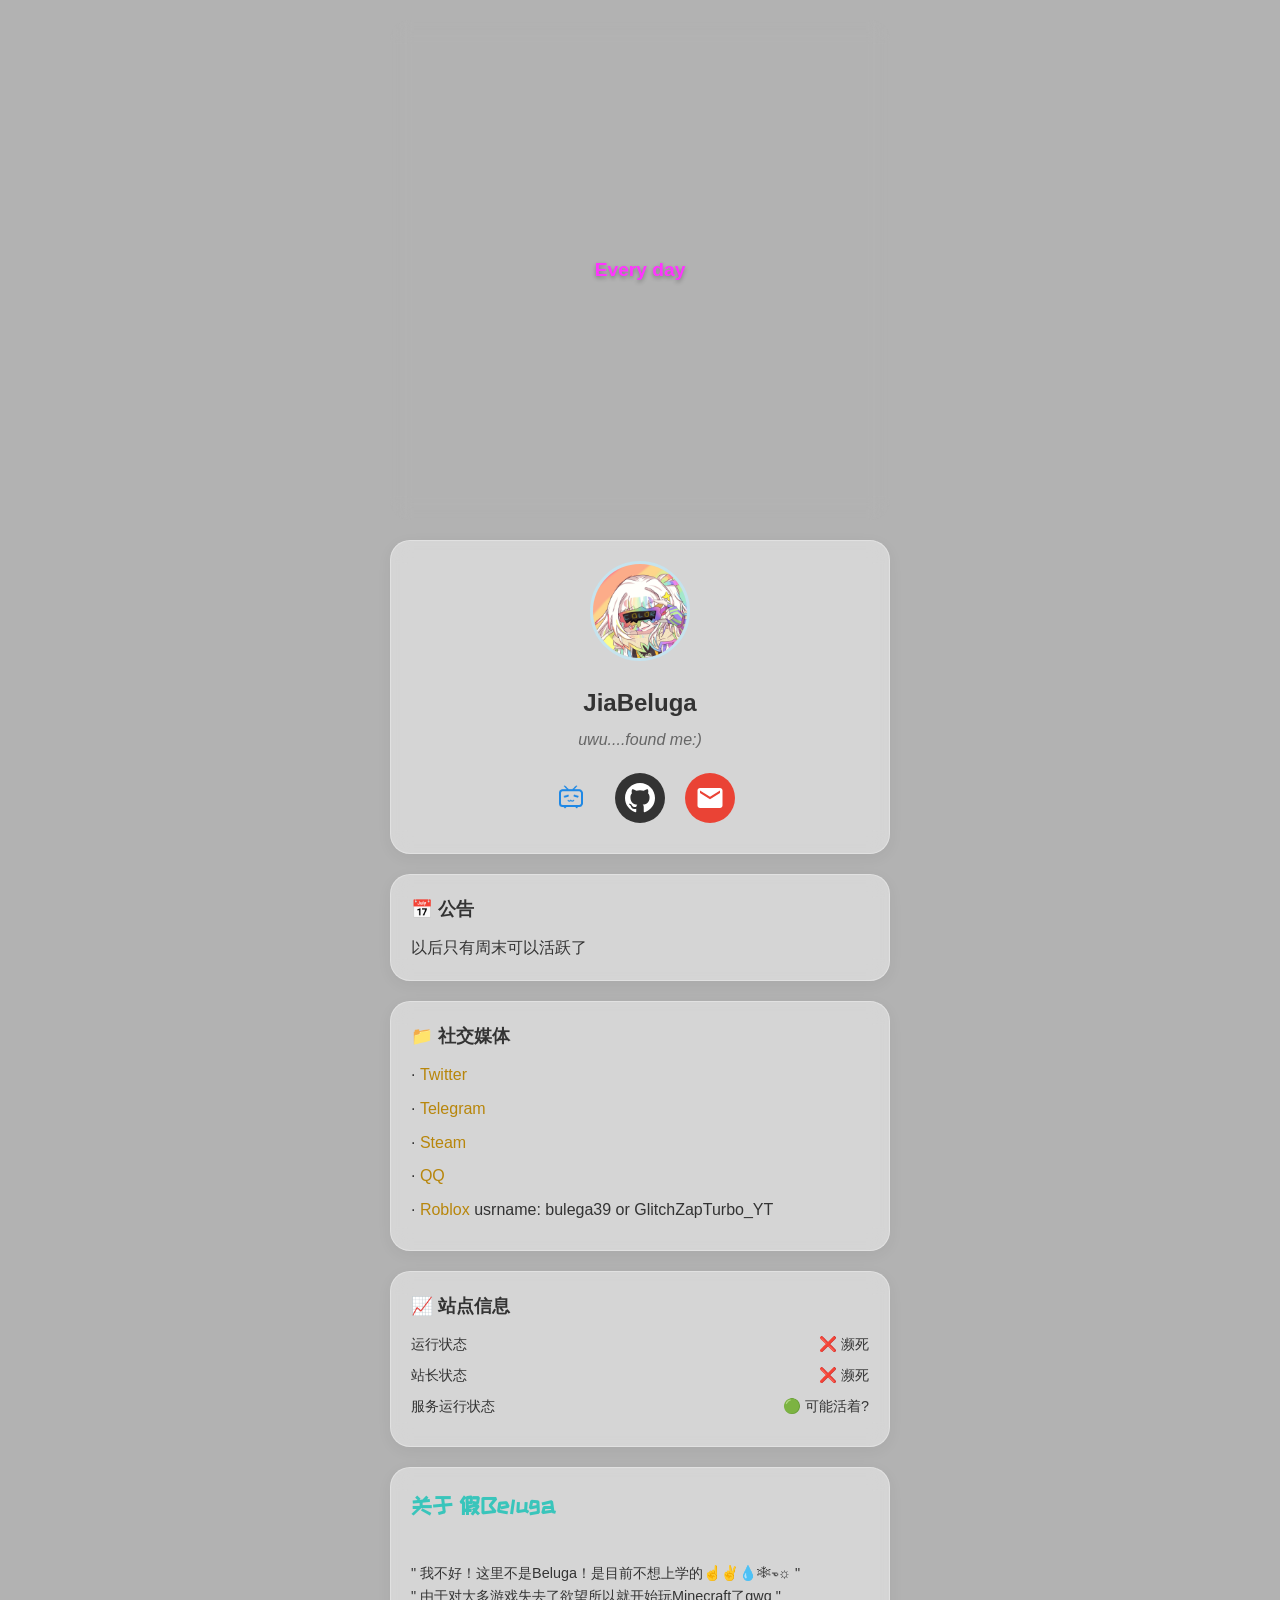
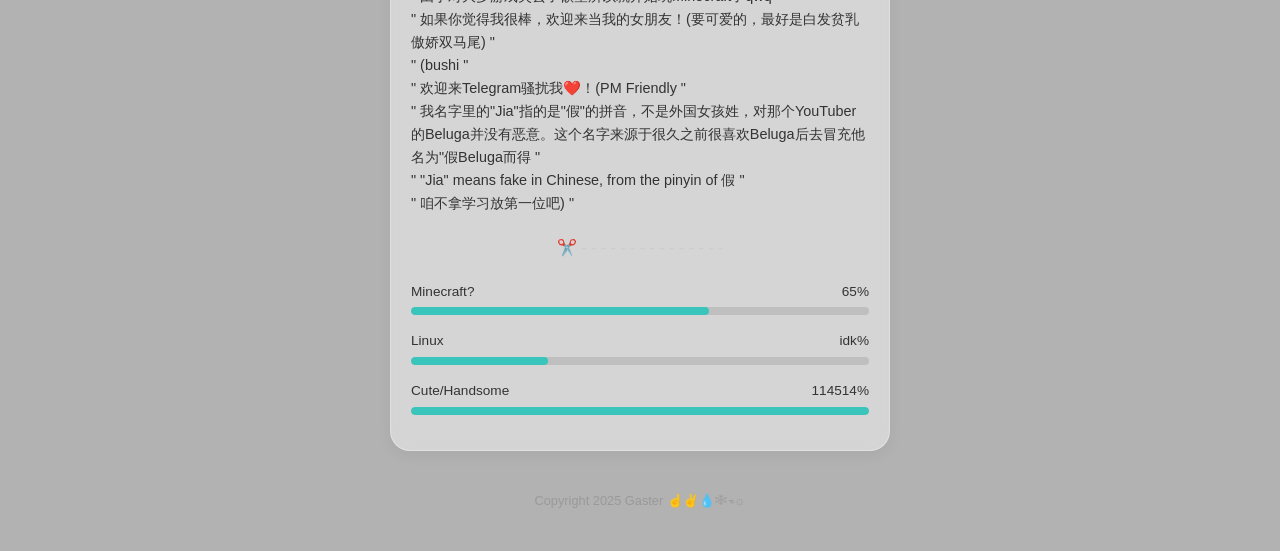
==== index.html @ ef2b7c39 "Update about section with new content" ====
<!DOCTYPE html>
<html lang="zh-CN">
<head>
    <meta charset="UTF-8">
    <meta name="viewport" content="width=device-width, initial-scale=1.0">
    <title>JiaBeluga's /etc/.profile</title>
    <style>
        @import url('https://fonts.googleapis.com/css2?family=ZCOOL+KuaiLe&display=swap');

        @font-face {
            font-family: 'CustomFont';
            src: url('./Assets/a.ttf') format('truetype');
        }

        :root {
            --primary-color: #C5E3EE;
            --miku-color: #39c5bb;
            --text-color: #333;
            --bg-color: #fff;
            --card-bg: rgba(255, 255, 255, 0.45);
            --card-shadow: 0 4px 15px rgba(0, 0, 0, 0.05);
            --card-border: 1px solid rgba(255, 255, 255, 0.3);
            --radius: 20px;
        }

        * {
            margin: 0;
            padding: 0;
            box-sizing: border-box;
        }

        body {
            font-family: 'CustomFont', -apple-system, BlinkMacSystemFont, 'Segoe UI', Roboto, 'Helvetica Neue', Arial, sans-serif;
            background: linear-gradient(rgba(0, 0, 0, 0.3), rgba(0, 0, 0, 0.3)), url('./Assets/wallpaper.jpg') center/cover fixed;
            color: var(--text-color);
            line-height: 1.6;
            padding: 20px;
            display: flex;
            flex-direction: column;
            align-items: center;
            min-height: 100vh;
        }

        .handwritten {
            font-family: 'ZCOOL KuaiLe', cursive;
        }

        .container {
            width: 100%;
            max-width: 500px;
            display: flex;
            flex-direction: column;
            gap: 20px;
        }

        .card {
            background: var(--card-bg);
            border-radius: var(--radius);
            border: var(--card-border);
            box-shadow: var(--card-shadow);
            padding: 20px;
            width: 100%;
            transition: transform 0.2s;
            backdrop-filter: blur(10px);
        }

        /* 顶部视频卡片 - 无外框 */
        .video-card {
            padding: 0;
            overflow: hidden;
            aspect-ratio: 1 / 1;
            position: relative;
            display: flex;
            align-items: center;
            justify-content: center;
            background: none;
            border: none;
            box-shadow: none;
            border-radius: var(--radius);
        }

        .video-card video {
            width: 100%;
            height: 100%;
            object-fit: cover;
            border-radius: var(--radius);
        }

        .typewriter-container {
            position: absolute;
            z-index: 2;
            text-align: center;
            width: 90%;
            pointer-events: none;
        }

        #typewriter {
            color: #FF34FF;
            font-weight: bold;
            font-size: 1.2rem;
            text-shadow: 0 2px 4px rgba(0,0,0,0.3);
            min-height: 1.5em;
        }

        /* 个人信息卡片 */
        .profile-card {
            text-align: center;
        }

        .avatar {
            width: 100px;
            height: 100px;
            border-radius: 50%;
            margin: 0 auto 15px;
            border: 3px solid var(--primary-color);
            object-fit: cover;
        }

        .name {
            font-size: 1.5rem;
            font-weight: bold;
            margin-bottom: 5px;
        }

        .signature {
            font-style: italic;
            color: #666;
            margin-bottom: 20px;
        }

        /* 圆形图标按钮组 */
        .btn-group {
            display: flex;
            justify-content: center;
            gap: 20px;
            margin-bottom: 10px;
        }

        .icon-btn {
            width: 50px;
            height: 50px;
            border-radius: 50%;
            display: flex;
            align-items: center;
            justify-content: center;
            text-decoration: none;
            color: white;
            font-size: 24px;
            transition: all 0.3s;
            cursor: pointer;
            border: none;
            background-size: contain;
            background-repeat: no-repeat;
            background-position: center;
        }

        .icon-btn:hover {
            transform: scale(1.1);
        }

        .bilibili-btn {
            background-color: #FF6699;
        }

        .github-btn {
            background-color: #333;
        }

        .email-btn {
            background-color: #EA4335;
        }

        /* 公告、社交、站点信息 */
        .section-title {
            display: flex;
            align-items: center;
            gap: 8px;
            font-weight: bold;
            margin-bottom: 12px;
            font-size: 1.1rem;
        }

        .social-list {
            list-style: none;
        }

        .social-list li {
            margin-bottom: 8px;
        }

        .social-list a {
            text-decoration: none;
            color: #b8860b;
            font-weight: 500;
        }

        .status-item {
            display: flex;
            justify-content: space-between;
            margin-bottom: 8px;
            font-size: 0.9rem;
        }

        /* 关于 & 技能 */
        .miku-title {
            color: var(--miku-color);
            font-size: 1.4rem;
            margin-bottom: 15px;
        }

        .about-text {
            font-size: 0.9rem;
            margin-bottom: 20px;
            white-space: pre-line;
        }

        .divider {
            display: flex;
            align-items: center;
            justify-content: center;
            margin: 20px 0;
            color: #ccc;
        }

        .skill-item {
            margin-bottom: 15px;
        }

        .skill-label {
            display: flex;
            justify-content: space-between;
            margin-bottom: 5px;
            font-size: 0.85rem;
        }

        .progress-bar {
            height: 8px;
            background: rgba(0, 0, 0, 0.1);
            border-radius: 4px;
            overflow: hidden;
        }

        .progress-fill {
            height: 100%;
            background: var(--miku-color);
            border-radius: 4px;
        }

        /* 页脚 */
        .footer {
            text-align: center;
            font-size: 0.8rem;
            color: #999;
            padding: 20px 0;
        }

        /* 弹窗样式 */
        .modal-overlay {
            position: fixed;
            top: 0;
            left: 0;
            right: 0;
            bottom: 0;
            background: rgba(0,0,0,0.5);
            display: none;
            align-items: center;
            justify-content: center;
            z-index: 1000;
            backdrop-filter: blur(5px);
        }

        .modal {
            background: rgba(255, 255, 255, 0.95);
            padding: 30px;
            border-radius: var(--radius);
            width: 90%;
            max-width: 400px;
            text-align: center;
            transform: scale(0.7);
            transition: transform 0.3s cubic-bezier(0.34, 1.56, 0.64, 1);
            backdrop-filter: blur(10px);
        }

        .modal.active {
            transform: scale(1);
        }

        .modal h3 {
            margin-bottom: 15px;
        }

        .email-item {
            background: #f0f7f9;
            padding: 10px;
            border-radius: 8px;
            margin-bottom: 10px;
            font-family: monospace;
            word-break: break-all;
        }

        .modal-btn {
            margin-top: 20px;
            width: 100%;
            padding: 12px;
            background: var(--primary-color);
            border: none;
            border-radius: 10px;
            cursor: pointer;
            font-weight: bold;
        }

        /* 彩屑效果 */
        .confetti {
            position: fixed;
            width: 8px;
            height: 8px;
            pointer-events: none;
            z-index: 9999;
        }

        @media (max-width: 480px) {
            .container {
                gap: 15px;
            }
            .card {
                padding: 15px;
            }
            .btn-group {
                gap: 15px;
            }
            .icon-btn {
                width: 45px;
                height: 45px;
                font-size: 20px;
            }
        }
    </style>
</head>
<body>
    <!-- 背景音乐 -->
    <audio id="bgMusic" loop style="display: none;">
        <source src="./Assets/test.mp3" type="audio/mpeg">
    </audio>

    <div class="container">
        <!-- 顶部视频 -->
        <div class="card video-card">
            <video src="./Assets/welcome.mp4" autoplay loop muted playsinline></video>
            <div class="typewriter-container">
                <div id="typewriter"></div>
            </div>
        </div>

        <!-- 个人资料 -->
        <div class="card profile-card">
            <img src="./Assets/head_portrait.jpg" alt="Avatar" class="avatar">
            <div class="name">JiaBeluga</div>
            <div class="signature">uwu....found me:)</div>
            <div class="btn-group">
                <a href="https://b23.tv/vmMJNKW" class="icon-btn bilibili-btn external-link" target="_blank" title="Bilibili" style="background-image: url('./Assets/Bilibili.png'); background-size: 65%; background-color: transparent;">
                </a>
                <a href="https://github.com/jiabeluga" class="icon-btn github-btn external-link" target="_blank" title="GitHub">
                    <svg viewBox="0 0 24 24" fill="currentColor" style="width: 30px; height: 30px;">
                        <path d="M12 0c-6.626 0-12 5.373-12 12 0 5.302 3.438 9.8 8.207 11.387.599.111.793-.261.793-.577v-2.234c-3.338.726-4.033-1.416-4.033-1.416-.546-1.387-1.333-1.756-1.333-1.756-1.089-.745.083-.729.083-.729 1.205.084 1.839 1.237 1.839 1.237 1.07 1.834 2.807 1.304 3.492.997.107-.775.418-1.305.762-1.604-2.665-.305-5.467-1.334-5.467-5.931 0-1.311.469-2.381 1.236-3.221-.124-.303-.535-1.524.117-3.176 0 0 1.008-.322 3.301 1.23.957-.266 1.983-.399 3.003-.404 1.02.005 2.047.138 3.006.404 2.291-1.552 3.297-1.23 3.297-1.23.653 1.653.242 2.874.118 3.176.77.84 1.235 1.911 1.235 3.221 0 4.609-2.807 5.624-5.479 5.921.43.372.823 1.102.823 2.222v 3.293c0 .319.192.694.801.576 4.765-1.589 8.199-6.086 8.199-11.386 0-6.627-5.373-12-12-12z"/>
                    </svg>
                </a>
                <button class="icon-btn email-btn" onclick="showEmail()" title="联系邮箱">
                    <svg viewBox="0 0 24 24" fill="currentColor" style="width: 30px; height: 30px;">
                        <path d="M20 4H4c-1.1 0-1.99.9-1.99 2L2 18c0 1.1.9 2 2 2h16c1.1 0 2-.9 2-2V6c0-1.1-.9-2-2-2zm0 4l-8 5-8-5V6l8 5 8-5v2z"/>
                    </svg>
                </button>
            </div>
        </div>

        <!-- 公告 -->
        <div class="card">
            <div class="section-title">📅 公告</div>
            <p>以后只有周末可以活跃了</p>
        </div>

        <!-- 社交媒体 -->
        <div class="card">
            <div class="section-title">📁 社交媒体</div>
            <ul class="social-list">
                <li>· <a href="https://x.com/JiaBelugaNya?s=09" class="external-link" target="_blank">Twitter</a></li>
                <li>· <a href="https://t.me/AllAUAndInksans" class="external-link" target="_blank">Telegram</a></li>
                <li>· <a href="https://steamcommunity.com/id/JiaBeluga/" class="external-link" target="_blank">Steam</a></li>
                <li>· <a href="https://qm.qq.com/q/Fdk7oAwASs" class="external-link" target="_blank">QQ</a></li>
                <li>· <span style="color: #b8860b; font-weight: 500;">Roblox</span> usrname: bulega39 or GlitchZapTurbo_YT</li>
            </ul>
        </div>

        <!-- 站点信息 -->
        <div class="card">
            <div class="section-title">📈 站点信息</div>
            <div class="status-item">
                <span>运行状态</span>
                <span>❌ 濒死</span>
            </div>
            <div class="status-item">
                <span>站长状态</span>
                <span>❌ 濒死</span>
            </div>
            <div class="status-item">
                <span>服务运行状态</span>
                <span>🟢 可能活着?</span>
            </div>
        </div>

        <!-- 关于 & 技能 -->
        <div class="card">
            <h2 class="miku-title handwritten">关于 假Beluga</h2>
            <div class="about-text">
                " 我不好！这里不是Beluga！是目前不想上学的☝✌💧❄☜☼ "
                " 由于对大多游戏失去了欲望所以就开始玩Minecraft了qwq "
                " 如果你觉得我很棒，欢迎来当我的女朋友！(要可爱的，最好是白发贫乳傲娇双马尾) "
                " (bushi "
                " 欢迎来Telegram骚扰我❤️！(PM Friendly "
                " 我名字里的"Jia"指的是"假"的拼音，不是外国女孩姓，对那个YouTuber的Beluga并没有恶意。这个名字来源于很久之前很喜欢Beluga后去冒充他名为"假Beluga而得 "
                " "Jia" means fake in Chinese, from the pinyin of 假 "
                " 咱不拿学习放第一位吧) "
            </div>
            
            <div class="divider">✂️ - - - - - - - - - - - - - - -</div>

            <div class="skill-item">
                <div class="skill-label"><span>Minecraft?</span><span>65%</span></div>
                <div class="progress-bar"><div class="progress-fill" style="width: 65%"></div></div>
            </div>
            <div class="skill-item">
                <div class="skill-label"><span>Linux</span><span>idk%</span></div>
                <div class="progress-bar"><div class="progress-fill" style="width: 30%"></div></div>
            </div>
            <div class="skill-item">
                <div class="skill-label"><span>Cute/Handsome</span><span>114514%</span></div>
                <div class="progress-bar"><div class="progress-fill" style="width: 100%"></div></div>
            </div>
        </div>

        <div class="footer">
            Copyright 2025 Gaster ☝✌💧❄☜☼
        </div>
    </div>

    <!-- 邮箱弹窗 -->
    <div class="modal-overlay" id="emailModal" onclick="hideEmail()">
        <div class="modal" onclick="event.stopPropagation()">
            <h3 class="handwritten">联系我</h3>
            <div class="email-item">jiabeluga@outlook.com</div>
            <div class="email-item">belugajia6@gmail.com</div>
            <button class="modal-btn" onclick="hideEmail()">确认</button>
        </div>
    </div>

    <script>
        // 初始化背景音乐
        const bgMusic = document.getElementById('bgMusic');
        bgMusic.volume = 0.3; // 30% 音量
        
        // 尝试自动播放背景音乐
        bgMusic.play().catch(() => {
            // 如果自动播放失败，等待用户交互后再播放
            document.addEventListener('click', () => {
                if (bgMusic.paused) {
                    bgMusic.play();
                }
            }, { once: true });
        });

        // 打字机效果
        const phrases = ['Every day is a new day', '每一天都是新的一天'];
        let phraseIndex = 0;
        let charIndex = 0;
        let isDeleting = false;
        const typewriterElement = document.getElementById('typewriter');

        function type() {
            const currentPhrase = phrases[phraseIndex];
            if (isDeleting) {
                typewriterElement.textContent = currentPhrase.substring(0, charIndex - 1);
                charIndex--;
            } else {
                typewriterElement.textContent = currentPhrase.substring(0, charIndex + 1);
                charIndex++;
            }

            let typeSpeed = isDeleting ? 50 : 150;

            if (!isDeleting && charIndex === currentPhrase.length) {
                isDeleting = true;
                typeSpeed = 2000;
            } else if (isDeleting && charIndex === 0) {
                isDeleting = false;
                phraseIndex = (phraseIndex + 1) % phrases.length;
                typeSpeed = 500;
            }

            setTimeout(type, typeSpeed);
        }

        // 标题切换
        const originalTitle = 'JiaBeluga\'s /etc/.profile';
        const leaveTitle = '╭(°A°)╮ 你要去哪里？';
        const returnTitle = '(ฅ>ω<*ฅ) 诶嘿嘿，你回来啦！';
        let hasLeft = false;

        document.querySelectorAll('.external-link').forEach(link => {
            link.addEventListener('click', () => {
                document.title = leaveTitle;
                hasLeft = true;
            });
        });

        window.addEventListener('focus', () => {
            if (hasLeft) {
                document.title = returnTitle;
                setTimeout(() => {
                    document.title = originalTitle;
                    hasLeft = false;
                }, 3000);
            }
        });

        // 弹窗控制
        function showEmail() {
            const overlay = document.getElementById('emailModal');
            const modal = overlay.querySelector('.modal');
            overlay.style.display = 'flex';
            setTimeout(() => modal.classList.add('active'), 10);
        }

        function hideEmail() {
            const overlay = document.getElementById('emailModal');
            const modal = overlay.querySelector('.modal');
            modal.classList.remove('active');
            setTimeout(() => overlay.style.display = 'none', 300);
        }

        // 彩屑效果
        document.addEventListener('click', (e) => {
            if (e.target.closest('.icon-btn') || e.target.closest('.modal')) return;
            
            const colors = ['#FF34FF', '#39c5bb', '#C5E3EE', '#FFD700', '#FF4500'];
            for (let i = 0; i < 12; i++) {
                createConfetti(e.clientX, e.clientY, colors[Math.floor(Math.random() * colors.length)]);
            }
        });

        function createConfetti(x, y, color) {
            const confetti = document.createElement('div');
            confetti.className = 'confetti';
            confetti.style.backgroundColor = color;
            confetti.style.left = x + 'px';
            confetti.style.top = y + 'px';
            document.body.appendChild(confetti);

            const angle = Math.random() * Math.PI * 2;
            const velocity = 2 + Math.random() * 5;
            const vx = Math.cos(angle) * velocity;
            const vy = Math.sin(angle) * velocity;
            let posX = x;
            let posY = y;
            let opacity = 1;

            function update() {
                posX += vx;
                posY += vy;
                opacity -= 0.02;
                confetti.style.left = posX + 'px';
                confetti.style.top = posY + 'px';
                confetti.style.opacity = opacity;

                if (opacity > 0) {
                    requestAnimationFrame(update);
                } else {
                    confetti.remove();
                }
            }
            requestAnimationFrame(update);
        }

        window.onload = type;
    </script>
</body>
</html>
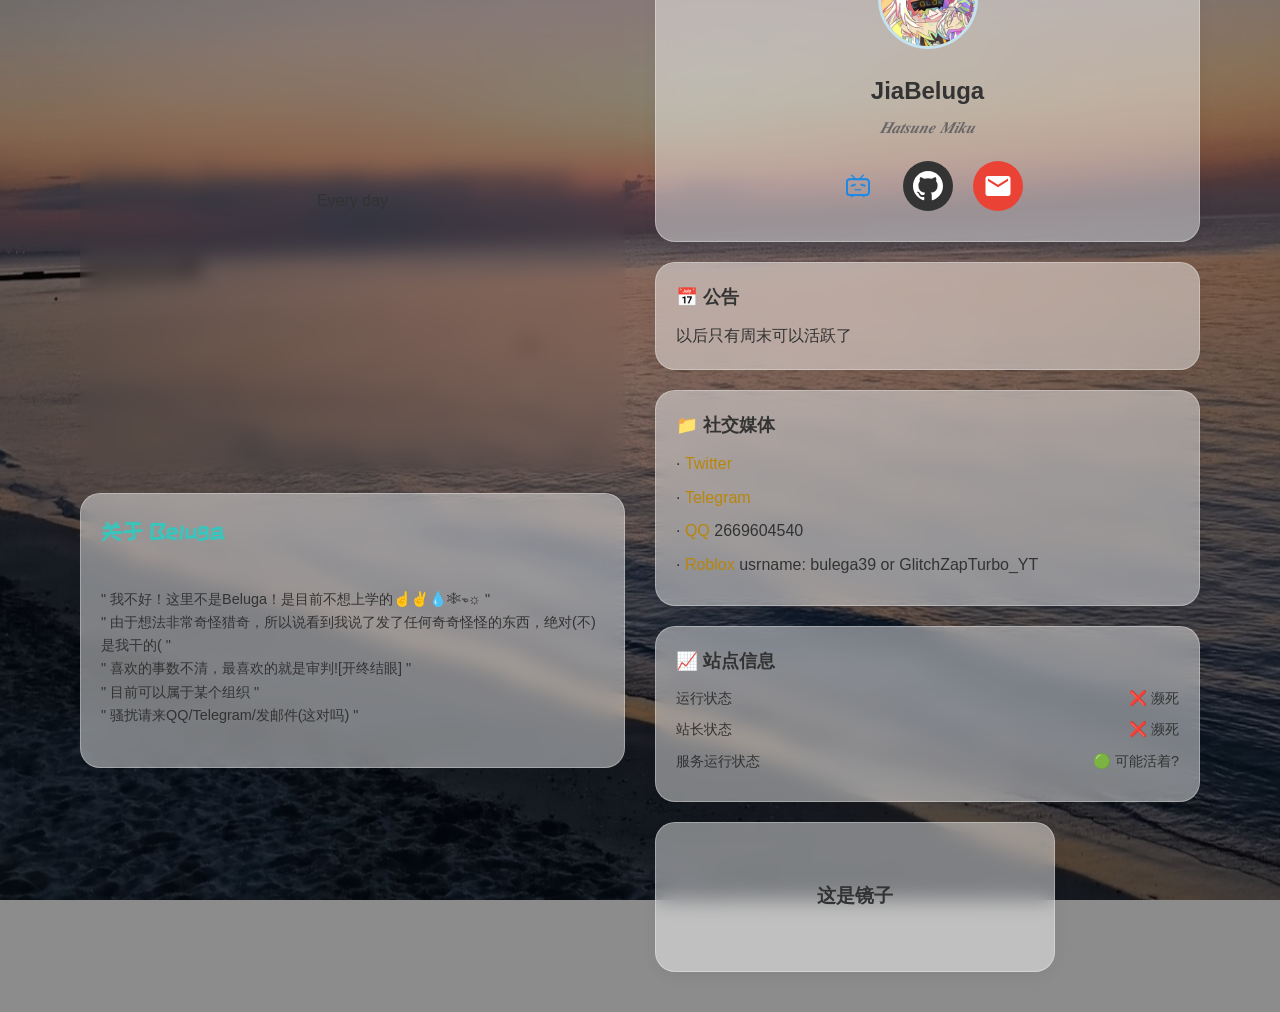
==== commit c346db22: "Complete redesign: responsive layout, mirror easter egg, sticky note physics, hitokoto API, and curt" ====
--- a/index.html
+++ b/index.html
@@ -29,11 +29,24 @@
             box-sizing: border-box;
         }
 
+        html, body {
+            width: 100%;
+            height: 100%;
+            margin: 0;
+            padding: 0;
+        }
+
         body {
             font-family: 'CustomFont', -apple-system, BlinkMacSystemFont, 'Segoe UI', Roboto, 'Helvetica Neue', Arial, sans-serif;
-            background: linear-gradient(rgba(0, 0, 0, 0.3), rgba(0, 0, 0, 0.3)), url('./Assets/wallpaper.jpg') center/cover fixed;
             color: var(--text-color);
             line-height: 1.6;
+            overflow-x: hidden;
+            transition: background-image 1s ease-in-out;
+        }
+
+        /* 移动端样式 */
+        body.mobile-view {
+            background: linear-gradient(rgba(0, 0, 0, 0.3), rgba(0, 0, 0, 0.3)), url('./Assets/wallpaper.jpg') center/cover fixed;
             padding: 20px;
             display: flex;
             flex-direction: column;
@@ -41,13 +54,59 @@
             min-height: 100vh;
         }
 
+        /* PC端样式 */
+        body.pc-view {
+            background: linear-gradient(rgba(0, 0, 0, 0.45), rgba(0, 0, 0, 0.45)), url('./Assets/pc_wallpaper.jpg') center/cover fixed;
+            display: flex;
+            flex-direction: column;
+            align-items: center;
+            justify-content: center;
+            min-height: 100vh;
+        }
+
+        /* 镜子页面背景 */
+        body.mirror-view {
+            background-size: cover;
+            background-position: center;
+            background-attachment: fixed;
+            display: flex;
+            flex-direction: column;
+            align-items: center;
+            justify-content: center;
+            min-height: 100vh;
+            padding: 20px;
+        }
+
         .handwritten {
             font-family: 'ZCOOL KuaiLe', cursive;
         }
 
-        .container {
+        /* 移动端容器 */
+        .mobile-container {
             width: 100%;
             max-width: 500px;
+            display: flex;
+            flex-direction: column;
+            gap: 20px;
+        }
+
+        /* PC端容器 */
+        .pc-container {
+            display: grid;
+            grid-template-columns: 1fr 1fr;
+            gap: 30px;
+            max-width: 1200px;
+            width: 100%;
+            padding: 40px;
+        }
+
+        .pc-left {
+            display: flex;
+            flex-direction: column;
+            gap: 20px;
+        }
+
+        .pc-right {
             display: flex;
             flex-direction: column;
             gap: 20px;
@@ -64,7 +123,7 @@
             backdrop-filter: blur(10px);
         }
 
-        /* 顶部视频卡片 - 无外框 */
+        /* 顶部视频卡片 */
         .video-card {
             padding: 0;
             overflow: hidden;
@@ -318,8 +377,192 @@
             z-index: 9999;
         }
 
+        /* 镜子页面样式 */
+        .mirror-container {
+            display: flex;
+            flex-direction: column;
+            align-items: center;
+            justify-content: center;
+            gap: 40px;
+            max-width: 600px;
+            width: 100%;
+        }
+
+        .hitokoto-box {
+            text-align: center;
+            color: white;
+            text-shadow: 0 2px 10px rgba(0,0,0,0.5);
+        }
+
+        .hitokoto-text {
+            font-size: 2rem;
+            font-weight: bold;
+            margin-bottom: 10px;
+            line-height: 1.5;
+        }
+
+        .hitokoto-from {
+            font-size: 0.9rem;
+            opacity: 0.8;
+        }
+
+        .mirror-profile {
+            text-align: center;
+            color: white;
+        }
+
+        .mirror-avatar {
+            width: 120px;
+            height: 120px;
+            border-radius: 50%;
+            margin: 0 auto 15px;
+            border: 3px solid var(--primary-color);
+            object-fit: cover;
+        }
+
+        .mirror-text {
+            font-size: 0.9rem;
+            margin: 10px 0;
+            text-shadow: 0 2px 10px rgba(0,0,0,0.5);
+        }
+
+        .mirror-buttons {
+            display: flex;
+            justify-content: center;
+            gap: 20px;
+            margin-top: 20px;
+        }
+
+        .mirror-btn {
+            width: 50px;
+            height: 50px;
+            border-radius: 50%;
+            display: flex;
+            align-items: center;
+            justify-content: center;
+            text-decoration: none;
+            color: white;
+            font-size: 24px;
+            transition: all 0.3s;
+            cursor: pointer;
+            border: none;
+            background-size: contain;
+            background-repeat: no-repeat;
+            background-position: center;
+        }
+
+        .mirror-btn:hover {
+            transform: scale(1.1);
+        }
+
+        /* 镜子盒子 */
+        .mirror-box {
+            background: var(--card-bg);
+            border-radius: var(--radius);
+            border: var(--card-border);
+            box-shadow: var(--card-shadow);
+            padding: 30px;
+            width: 100%;
+            max-width: 400px;
+            text-align: center;
+            backdrop-filter: blur(10px);
+            cursor: pointer;
+            user-select: none;
+            position: relative;
+            overflow: hidden;
+            min-height: 150px;
+            display: flex;
+            align-items: center;
+            justify-content: center;
+        }
+
+        .mirror-box-text {
+            font-size: 1.2rem;
+            font-weight: bold;
+            color: var(--text-color);
+            transition: all 0.5s ease-out;
+            position: absolute;
+        }
+
+        /* 便利贴样式 */
+        .sticky-note {
+            position: fixed;
+            width: 94px;
+            height: 109px;
+            background-image: url('./Assets/sticky_note.png');
+            background-size: contain;
+            background-repeat: no-repeat;
+            cursor: grab;
+            z-index: 999;
+            user-select: none;
+            display: none;
+        }
+
+        .sticky-note:active {
+            cursor: grabbing;
+        }
+
+        .string {
+            position: fixed;
+            width: 2px;
+            background-color: #FFA2F3FF;
+            z-index: 998;
+            display: none;
+            transform-origin: top;
+        }
+
+        /* 黑色幕布 */
+        .curtain {
+            position: fixed;
+            top: 0;
+            bottom: 0;
+            width: 50%;
+            background-color: black;
+            z-index: 10000;
+            display: none;
+        }
+
+        .curtain-left {
+            left: 0;
+        }
+
+        .curtain-right {
+            right: 0;
+        }
+
+        /* PC端隐藏技能 */
+        .pc-view .skill-item,
+        .pc-view .divider {
+            display: none;
+        }
+
+        /* 响应式设计 */
+        @media (max-width: 768px) {
+            .mobile-container {
+                display: flex;
+            }
+            .pc-container {
+                display: none;
+            }
+            .mirror-box {
+                display: none;
+            }
+        }
+
+        @media (min-width: 769px) {
+            .mobile-container {
+                display: none;
+            }
+            .pc-container {
+                display: grid;
+            }
+            .mirror-box {
+                display: flex;
+            }
+        }
+
         @media (max-width: 480px) {
-            .container {
+            .mobile-container {
                 gap: 15px;
             }
             .card {
@@ -336,13 +579,22 @@
         }
     </style>
 </head>
-<body>
+<body class="mobile-view">
     <!-- 背景音乐 -->
     <audio id="bgMusic" loop style="display: none;">
         <source src="./Assets/test.mp3" type="audio/mpeg">
     </audio>
 
-    <div class="container">
+    <!-- 黑色幕布 -->
+    <div class="curtain curtain-left"></div>
+    <div class="curtain curtain-right"></div>
+
+    <!-- 便利贴 -->
+    <div class="sticky-note" id="stickyNote"></div>
+    <div class="string" id="string"></div>
+
+    <!-- 移动端容器 -->
+    <div class="mobile-container" id="mobileContainer">
         <!-- 顶部视频 -->
         <div class="card video-card">
             <video src="./Assets/welcome.mp4" autoplay loop muted playsinline></video>
@@ -355,10 +607,9 @@
         <div class="card profile-card">
             <img src="./Assets/head_portrait.jpg" alt="Avatar" class="avatar">
             <div class="name">JiaBeluga</div>
-            <div class="signature">uwu....found me:)</div>
+            <div class="signature">𝑯𝒂𝒕𝒔𝒖𝒏𝒆 𝑴𝒊𝒌𝒖</div>
             <div class="btn-group">
-                <a href="https://b23.tv/vmMJNKW" class="icon-btn bilibili-btn external-link" target="_blank" title="Bilibili" style="background-image: url('./Assets/Bilibili.png'); background-size: 65%; background-color: transparent;">
-                </a>
+                <a href="https://b23.tv/vmMJNKW" class="icon-btn bilibili-btn external-link" target="_blank" title="Bilibili" style="background-image: url('./Assets/Bilibili.png'); background-size: 65%; background-color: transparent;"></a>
                 <a href="https://github.com/jiabeluga" class="icon-btn github-btn external-link" target="_blank" title="GitHub">
                     <svg viewBox="0 0 24 24" fill="currentColor" style="width: 30px; height: 30px;">
                         <path d="M12 0c-6.626 0-12 5.373-12 12 0 5.302 3.438 9.8 8.207 11.387.599.111.793-.261.793-.577v-2.234c-3.338.726-4.033-1.416-4.033-1.416-.546-1.387-1.333-1.756-1.333-1.756-1.089-.745.083-.729.083-.729 1.205.084 1.839 1.237 1.839 1.237 1.07 1.834 2.807 1.304 3.492.997.107-.775.418-1.305.762-1.604-2.665-.305-5.467-1.334-5.467-5.931 0-1.311.469-2.381 1.236-3.221-.124-.303-.535-1.524.117-3.176 0 0 1.008-.322 3.301 1.23.957-.266 1.983-.399 3.003-.404 1.02.005 2.047.138 3.006.404 2.291-1.552 3.297-1.23 3.297-1.23.653 1.653.242 2.874.118 3.176.77.84 1.235 1.911 1.235 3.221 0 4.609-2.807 5.624-5.479 5.921.43.372.823 1.102.823 2.222v 3.293c0 .319.192.694.801.576 4.765-1.589 8.199-6.086 8.199-11.386 0-6.627-5.373-12-12-12z"/>
@@ -382,10 +633,9 @@
         <div class="card">
             <div class="section-title">📁 社交媒体</div>
             <ul class="social-list">
-                <li>· <a href="https://x.com/JiaBelugaNya?s=09" class="external-link" target="_blank">Twitter</a></li>
+                <li>· <a href="https://x.com/Ms_Luo_Mr_huang?s=09" class="external-link" target="_blank">Twitter</a></li>
                 <li>· <a href="https://t.me/AllAUAndInksans" class="external-link" target="_blank">Telegram</a></li>
-                <li>· <a href="https://steamcommunity.com/id/JiaBeluga/" class="external-link" target="_blank">Steam</a></li>
-                <li>· <a href="https://qm.qq.com/q/Fdk7oAwASs" class="external-link" target="_blank">QQ</a></li>
+                <li>· <span style="color: #b8860b; font-weight: 500;">QQ</span> 2669604540</li>
                 <li>· <span style="color: #b8860b; font-weight: 500;">Roblox</span> usrname: bulega39 or GlitchZapTurbo_YT</li>
             </ul>
         </div>
@@ -409,22 +659,19 @@
 
         <!-- 关于 & 技能 -->
         <div class="card">
-            <h2 class="miku-title handwritten">关于 假Beluga</h2>
+            <h2 class="miku-title handwritten">关于 Beluga</h2>
             <div class="about-text">
                 " 我不好！这里不是Beluga！是目前不想上学的☝✌💧❄☜☼ "
-                " 由于对大多游戏失去了欲望所以就开始玩Minecraft了qwq "
-                " 如果你觉得我很棒，欢迎来当我的女朋友！(要可爱的，最好是白发贫乳傲娇双马尾) "
-                " (bushi "
-                " 欢迎来Telegram骚扰我❤️！(PM Friendly "
-                " 我名字里的"Jia"指的是"假"的拼音，不是外国女孩姓，对那个YouTuber的Beluga并没有恶意。这个名字来源于很久之前很喜欢Beluga后去冒充他名为"假Beluga而得 "
-                " "Jia" means fake in Chinese, from the pinyin of 假 "
-                " 咱不拿学习放第一位吧) "
+                " 由于想法非常奇怪猎奇，所以说看到我说了发了任何奇奇怪怪的东西，绝对(不)是我干的( "
+                " 喜欢的事数不清，最喜欢的就是审判![开终结眼] "
+                " 目前可以属于某个组织 "
+                " 骚扰请来QQ/Telegram/发邮件(这对吗) "
             </div>
             
             <div class="divider">✂️ - - - - - - - - - - - - - - -</div>
 
             <div class="skill-item">
-                <div class="skill-label"><span>Minecraft?</span><span>65%</span></div>
+                <div class="skill-label"><span>Termux</span><span>65%</span></div>
                 <div class="progress-bar"><div class="progress-fill" style="width: 65%"></div></div>
             </div>
             <div class="skill-item">
@@ -432,6 +679,10 @@
                 <div class="progress-bar"><div class="progress-fill" style="width: 30%"></div></div>
             </div>
             <div class="skill-item">
+                <div class="skill-label"><span>给木！</span><span>114514%</span></div>
+                <div class="progress-bar"><div class="progress-fill" style="width: 100%"></div></div>
+            </div>
+            <div class="skill-item">
                 <div class="skill-label"><span>Cute/Handsome</span><span>114514%</span></div>
                 <div class="progress-bar"><div class="progress-fill" style="width: 100%"></div></div>
             </div>
@@ -439,6 +690,120 @@
 
         <div class="footer">
             Copyright 2025 Gaster ☝✌💧❄☜☼
+        </div>
+    </div>
+
+    <!-- PC端容器 -->
+    <div class="pc-container" id="pcContainer">
+        <div class="pc-left">
+            <!-- 顶部视频 -->
+            <div class="card video-card">
+                <video src="./Assets/welcome.mp4" autoplay loop muted playsinline></video>
+                <div class="typewriter-container">
+                    <div id="typewriter-pc"></div>
+                </div>
+            </div>
+
+            <!-- 关于 & 技能 -->
+            <div class="card">
+                <h2 class="miku-title handwritten">关于 Beluga</h2>
+                <div class="about-text">
+                    " 我不好！这里不是Beluga！是目前不想上学的☝✌💧❄☜☼ "
+                    " 由于想法非常奇怪猎奇，所以说看到我说了发了任何奇奇怪怪的东西，绝对(不)是我干的( "
+                    " 喜欢的事数不清，最喜欢的就是审判![开终结眼] "
+                    " 目前可以属于某个组织 "
+                    " 骚扰请来QQ/Telegram/发邮件(这对吗) "
+                </div>
+            </div>
+        </div>
+
+        <div class="pc-right">
+            <!-- 个人资料 -->
+            <div class="card profile-card">
+                <img src="./Assets/head_portrait.jpg" alt="Avatar" class="avatar">
+                <div class="name">JiaBeluga</div>
+                <div class="signature">𝑯𝒂𝒕𝒔𝒖𝒏𝒆 𝑴𝒊𝒌𝒖</div>
+                <div class="btn-group">
+                    <a href="https://b23.tv/vmMJNKW" class="icon-btn bilibili-btn external-link" target="_blank" title="Bilibili" style="background-image: url('./Assets/Bilibili.png'); background-size: 65%; background-color: transparent;"></a>
+                    <a href="https://github.com/jiabeluga" class="icon-btn github-btn external-link" target="_blank" title="GitHub">
+                        <svg viewBox="0 0 24 24" fill="currentColor" style="width: 30px; height: 30px;">
+                            <path d="M12 0c-6.626 0-12 5.373-12 12 0 5.302 3.438 9.8 8.207 11.387.599.111.793-.261.793-.577v-2.234c-3.338.726-4.033-1.416-4.033-1.416-.546-1.387-1.333-1.756-1.333-1.756-1.089-.745.083-.729.083-.729 1.205.084 1.839 1.237 1.839 1.237 1.07 1.834 2.807 1.304 3.492.997.107-.775.418-1.305.762-1.604-2.665-.305-5.467-1.334-5.467-5.931 0-1.311.469-2.381 1.236-3.221-.124-.303-.535-1.524.117-3.176 0 0 1.008-.322 3.301 1.23.957-.266 1.983-.399 3.003-.404 1.02.005 2.047.138 3.006.404 2.291-1.552 3.297-1.23 3.297-1.23.653 1.653.242 2.874.118 3.176.77.84 1.235 1.911 1.235 3.221 0 4.609-2.807 5.624-5.479 5.921.43.372.823 1.102.823 2.222v 3.293c0 .319.192.694.801.576 4.765-1.589 8.199-6.086 8.199-11.386 0-6.627-5.373-12-12-12z"/>
+                        </svg>
+                    </a>
+                    <button class="icon-btn email-btn" onclick="showEmail()" title="联系邮箱">
+                        <svg viewBox="0 0 24 24" fill="currentColor" style="width: 30px; height: 30px;">
+                            <path d="M20 4H4c-1.1 0-1.99.9-1.99 2L2 18c0 1.1.9 2 2 2h16c1.1 0 2-.9 2-2V6c0-1.1-.9-2-2-2zm0 4l-8 5-8-5V6l8 5 8-5v2z"/>
+                        </svg>
+                    </button>
+                </div>
+            </div>
+
+            <!-- 公告 -->
+            <div class="card">
+                <div class="section-title">📅 公告</div>
+                <p>以后只有周末可以活跃了</p>
+            </div>
+
+            <!-- 社交媒体 -->
+            <div class="card">
+                <div class="section-title">📁 社交媒体</div>
+                <ul class="social-list">
+                    <li>· <a href="https://x.com/Ms_Luo_Mr_huang?s=09" class="external-link" target="_blank">Twitter</a></li>
+                    <li>· <a href="https://t.me/AllAUAndInksans" class="external-link" target="_blank">Telegram</a></li>
+                    <li>· <span style="color: #b8860b; font-weight: 500;">QQ</span> 2669604540</li>
+                    <li>· <span style="color: #b8860b; font-weight: 500;">Roblox</span> usrname: bulega39 or GlitchZapTurbo_YT</li>
+                </ul>
+            </div>
+
+            <!-- 站点信息 -->
+            <div class="card">
+                <div class="section-title">📈 站点信息</div>
+                <div class="status-item">
+                    <span>运行状态</span>
+                    <span>❌ 濒死</span>
+                </div>
+                <div class="status-item">
+                    <span>站长状态</span>
+                    <span>❌ 濒死</span>
+                </div>
+                <div class="status-item">
+                    <span>服务运行状态</span>
+                    <span>🟢 可能活着?</span>
+                </div>
+            </div>
+
+            <!-- 镜子盒子 -->
+            <div class="mirror-box" id="mirrorBox">
+                <div class="mirror-box-text" id="mirrorBoxText">这是镜子</div>
+            </div>
+        </div>
+    </div>
+
+    <!-- 镜子页面容器 -->
+    <div class="mirror-container" id="mirrorContainer" style="display: none;">
+        <!-- 一言内容 -->
+        <div class="hitokoto-box">
+            <div class="hitokoto-text" id="hitokotoText">Loading...</div>
+            <div class="hitokoto-from" id="hitokotoFrom"></div>
+        </div>
+
+        <!-- 头像和按钮 -->
+        <div class="mirror-profile">
+            <img src="./Assets/head_portrait.jpg" alt="Avatar" class="mirror-avatar">
+            <div class="mirror-text">🕈☜☹👍⚐💣☜ 👌✌👍😐</div>
+            <div class="mirror-buttons">
+                <a href="https://b23.tv/vmMJNKW" class="mirror-btn bilibili-btn external-link" target="_blank" title="Bilibili" style="background-image: url('./Assets/Bilibili.png'); background-size: 65%; background-color: transparent;"></a>
+                <a href="https://github.com/jiabeluga" class="mirror-btn github-btn external-link" target="_blank" title="GitHub">
+                    <svg viewBox="0 0 24 24" fill="currentColor" style="width: 30px; height: 30px;">
+                        <path d="M12 0c-6.626 0-12 5.373-12 12 0 5.302 3.438 9.8 8.207 11.387.599.111.793-.261.793-.577v-2.234c-3.338.726-4.033-1.416-4.033-1.416-.546-1.387-1.333-1.756-1.333-1.756-1.089-.745.083-.729.083-.729 1.205.084 1.839 1.237 1.839 1.237 1.07 1.834 2.807 1.304 3.492.997.107-.775.418-1.305.762-1.604-2.665-.305-5.467-1.334-5.467-5.931 0-1.311.469-2.381 1.236-3.221-.124-.303-.535-1.524.117-3.176 0 0 1.008-.322 3.301 1.23.957-.266 1.983-.399 3.003-.404 1.02.005 2.047.138 3.006.404 2.291-1.552 3.297-1.23 3.297-1.23.653 1.653.242 2.874.118 3.176.77.84 1.235 1.911 1.235 3.221 0 4.609-2.807 5.624-5.479 5.921.43.372.823 1.102.823 2.222v 3.293c0 .319.192.694.801.576 4.765-1.589 8.199-6.086 8.199-11.386 0-6.627-5.373-12-12-12z"/>
+                    </svg>
+                </a>
+                <button class="mirror-btn email-btn" onclick="showEmail()" title="联系邮箱">
+                    <svg viewBox="0 0 24 24" fill="currentColor" style="width: 30px; height: 30px;">
+                        <path d="M20 4H4c-1.1 0-1.99.9-1.99 2L2 18c0 1.1.9 2 2 2h16c1.1 0 2-.9 2-2V6c0-1.1-.9-2-2-2zm0 4l-8 5-8-5V6l8 5 8-5v2z"/>
+                    </svg>
+                </button>
+            </div>
         </div>
     </div>
 
@@ -455,11 +820,9 @@
     <script>
         // 初始化背景音乐
         const bgMusic = document.getElementById('bgMusic');
-        bgMusic.volume = 0.3; // 30% 音量
+        bgMusic.volume = 0.3;
         
-        // 尝试自动播放背景音乐
         bgMusic.play().catch(() => {
-            // 如果自动播放失败，等待用户交互后再播放
             document.addEventListener('click', () => {
                 if (bgMusic.paused) {
                     bgMusic.play();
@@ -467,35 +830,73 @@
             }, { once: true });
         });
 
+        // 检测屏幕尺寸并设置相应的背景
+        function setupBackground() {
+            const isMobile = window.innerWidth <= 768;
+            const body = document.body;
+            
+            if (isMobile) {
+                body.classList.remove('pc-view', 'mirror-view');
+                body.classList.add('mobile-view');
+                
+                // 随机选择移动端背景
+                const mobileWallpapers = [
+                    './Assets/mirror_wallpaper.jpg',
+                    './Assets/mirror_wallpaper_1.jpg',
+                    './Assets/mirror_wallpaper_2.jpg'
+                ];
+                const randomMobileWallpaper = mobileWallpapers[Math.floor(Math.random() * mobileWallpapers.length)];
+                body.style.backgroundImage = `linear-gradient(rgba(0, 0, 0, 0.3), rgba(0, 0, 0, 0.3)), url('${randomMobileWallpaper}')`;
+            } else {
+                body.classList.remove('mobile-view');
+                body.classList.add('pc-view');
+                
+                // 随机选择PC端背景
+                const pcWallpapers = [
+                    './Assets/mirror_wallpaper_pc.jpg',
+                    './Assets/mirror_wallpaper_pc_1.jpg',
+                    './Assets/mirror_wallpaper_pc_2.jpg'
+                ];
+                const randomPCWallpaper = pcWallpapers[Math.floor(Math.random() * pcWallpapers.length)];
+                body.style.backgroundImage = `linear-gradient(rgba(0, 0, 0, 0.45), rgba(0, 0, 0, 0.45)), url('${randomPCWallpaper}')`;
+            }
+        }
+
         // 打字机效果
-        const phrases = ['Every day is a new day', '每一天都是新的一天'];
-        let phraseIndex = 0;
-        let charIndex = 0;
-        let isDeleting = false;
-        const typewriterElement = document.getElementById('typewriter');
-
-        function type() {
-            const currentPhrase = phrases[phraseIndex];
-            if (isDeleting) {
-                typewriterElement.textContent = currentPhrase.substring(0, charIndex - 1);
-                charIndex--;
-            } else {
-                typewriterElement.textContent = currentPhrase.substring(0, charIndex + 1);
-                charIndex++;
-            }
-
-            let typeSpeed = isDeleting ? 50 : 150;
-
-            if (!isDeleting && charIndex === currentPhrase.length) {
-                isDeleting = true;
-                typeSpeed = 2000;
-            } else if (isDeleting && charIndex === 0) {
-                isDeleting = false;
-                phraseIndex = (phraseIndex + 1) % phrases.length;
-                typeSpeed = 500;
-            }
-
-            setTimeout(type, typeSpeed);
+        function initTypewriter(elementId) {
+            const phrases = ['Every day is a new day', '每一天都是新的一天'];
+            let phraseIndex = 0;
+            let charIndex = 0;
+            let isDeleting = false;
+            const typewriterElement = document.getElementById(elementId);
+            
+            if (!typewriterElement) return;
+
+            function type() {
+                const currentPhrase = phrases[phraseIndex];
+                if (isDeleting) {
+                    typewriterElement.textContent = currentPhrase.substring(0, charIndex - 1);
+                    charIndex--;
+                } else {
+                    typewriterElement.textContent = currentPhrase.substring(0, charIndex + 1);
+                    charIndex++;
+                }
+
+                let typeSpeed = isDeleting ? 50 : 150;
+
+                if (!isDeleting && charIndex === currentPhrase.length) {
+                    isDeleting = true;
+                    typeSpeed = 2000;
+                } else if (isDeleting && charIndex === 0) {
+                    isDeleting = false;
+                    phraseIndex = (phraseIndex + 1) % phrases.length;
+                    typeSpeed = 500;
+                }
+
+                setTimeout(type, typeSpeed);
+            }
+            
+            type();
         }
 
         // 标题切换
@@ -504,11 +905,11 @@
         const returnTitle = '(ฅ>ω<*ฅ) 诶嘿嘿，你回来啦！';
         let hasLeft = false;
 
-        document.querySelectorAll('.external-link').forEach(link => {
-            link.addEventListener('click', () => {
+        document.addEventListener('click', (e) => {
+            if (e.target.closest('.external-link')) {
                 document.title = leaveTitle;
                 hasLeft = true;
-            });
+            }
         });
 
         window.addEventListener('focus', () => {
@@ -538,7 +939,7 @@
 
         // 彩屑效果
         document.addEventListener('click', (e) => {
-            if (e.target.closest('.icon-btn') || e.target.closest('.modal')) return;
+            if (e.target.closest('.icon-btn') || e.target.closest('.mirror-btn') || e.target.closest('.modal') || e.target.closest('.mirror-box')) return;
             
             const colors = ['#FF34FF', '#39c5bb', '#C5E3EE', '#FFD700', '#FF4500'];
             for (let i = 0; i < 12; i++) {
@@ -579,7 +980,215 @@
             requestAnimationFrame(update);
         }
 
-        window.onload = type;
+        // 镜子盒子交互
+        let mirrorClickCount = 0;
+        const mirrorBox = document.getElementById('mirrorBox');
+        const mirrorBoxText = document.getElementById('mirrorBoxText');
+        const mirrorTexts = ['这是镜子', 'huh?', '真的什么都没有哦'];
+
+        mirrorBox.addEventListener('click', () => {
+            mirrorClickCount++;
+            const nextText = mirrorTexts[mirrorClickCount % mirrorTexts.length];
+            
+            // 文字向下移动并渐隐
+            mirrorBoxText.style.opacity = '0';
+            mirrorBoxText.style.transform = 'translateY(20px)';
+            mirrorBoxText.style.transition = 'all 1s ease-out';
+            
+            setTimeout(() => {
+                mirrorBoxText.textContent = nextText;
+                mirrorBoxText.style.opacity = '1';
+                mirrorBoxText.style.transform = 'translateY(0)';
+            }, 500);
+
+            // 第三次点击触发便利贴彩蛋
+            if (mirrorClickCount === 3) {
+                triggerStickyNoteEgg();
+            }
+        });
+
+        // 便利贴彩蛋
+        function triggerStickyNoteEgg() {
+            const stickyNote = document.getElementById('stickyNote');
+            const string = document.getElementById('string');
+            const curtainLeft = document.querySelector('.curtain-left');
+            const curtainRight = document.querySelector('.curtain-right');
+            
+            // 显示绳子和便利贴
+            string.style.display = 'block';
+            stickyNote.style.display = 'block';
+            
+            // 初始位置：从屏幕右边 35% 处降下
+            const startX = window.innerWidth * 0.65;
+            const endY = window.innerHeight * 0.63;
+            
+            stickyNote.style.left = (startX - 47) + 'px';
+            stickyNote.style.top = '-109px';
+            
+            string.style.left = startX + 'px';
+            string.style.top = '0';
+            string.style.height = endY + 'px';
+            
+            // 动画：绳子和便利贴降下
+            let currentY = -109;
+            const dropInterval = setInterval(() => {
+                currentY += 5;
+                stickyNote.style.top = currentY + 'px';
+                string.style.height = (currentY + 109) + 'px';
+                
+                if (currentY >= endY - 109) {
+                    clearInterval(dropInterval);
+                    setupStickyNoteDrag();
+                }
+            }, 20);
+        }
+
+        // 便利贴拖拽
+        function setupStickyNoteDrag() {
+            const stickyNote = document.getElementById('stickyNote');
+            let isDragging = false;
+            let dragStartY = 0;
+            let dragDistance = 0;
+            let dragStartTime = 0;
+
+            stickyNote.addEventListener('mousedown', (e) => {
+                isDragging = true;
+                dragStartY = e.clientY;
+                dragStartTime = Date.now();
+                dragDistance = 0;
+            });
+
+            document.addEventListener('mousemove', (e) => {
+                if (!isDragging) return;
+                dragDistance = e.clientY - dragStartY;
+                stickyNote.style.top = (parseInt(stickyNote.style.top) + dragDistance) + 'px';
+                dragStartY = e.clientY;
+            });
+
+            document.addEventListener('mouseup', () => {
+                if (!isDragging) return;
+                isDragging = false;
+                
+                const dragDuration = Date.now() - dragStartTime;
+                
+                // 如果拖拽超过0.6s或点击便利贴，触发上升效果
+                if (dragDuration >= 600 || dragDistance > 0) {
+                    triggerMirrorTransition();
+                }
+            });
+
+            stickyNote.addEventListener('click', () => {
+                triggerMirrorTransition();
+            });
+        }
+
+        // 镜子转场效果
+        function triggerMirrorTransition() {
+            const stickyNote = document.getElementById('stickyNote');
+            const string = document.getElementById('string');
+            const curtainLeft = document.querySelector('.curtain-left');
+            const curtainRight = document.querySelector('.curtain-right');
+            const gasterAudio = new Audio('./Assets/Gaster.m4a');
+            
+            // 播放音乐
+            gasterAudio.play();
+            
+            // 便利贴和绳子上升渐隐
+            stickyNote.style.transition = 'all 1s ease-out';
+            string.style.transition = 'all 1s ease-out';
+            stickyNote.style.opacity = '0';
+            stickyNote.style.top = '-200px';
+            string.style.opacity = '0';
+            
+            // 页面内容渐隐
+            document.getElementById('pcContainer').style.transition = 'opacity 1s ease-out';
+            document.getElementById('pcContainer').style.opacity = '0';
+            
+            // 黑色幕布转场
+            setTimeout(() => {
+                curtainLeft.style.display = 'block';
+                curtainRight.style.display = 'block';
+                curtainLeft.style.transition = 'left 3s ease-in-out';
+                curtainRight.style.transition = 'right 3s ease-in-out';
+                curtainLeft.style.left = '0';
+                curtainRight.style.right = '0';
+                
+                // 3s后幕布退散，显示镜子页面
+                setTimeout(() => {
+                    document.getElementById('pcContainer').style.display = 'none';
+                    document.getElementById('mobileContainer').style.display = 'none';
+                    document.getElementById('mirrorContainer').style.display = 'flex';
+                    document.body.classList.remove('pc-view', 'mobile-view');
+                    document.body.classList.add('mirror-view');
+                    
+                    // 加载一言内容
+                    loadHitokoto();
+                    
+                    // 设置镜子页面背景
+                    setupMirrorBackground();
+                    
+                    // 幕布退散
+                    curtainLeft.style.left = '-100%';
+                    curtainRight.style.right = '-100%';
+                    
+                    setTimeout(() => {
+                        curtainLeft.style.display = 'none';
+                        curtainRight.style.display = 'none';
+                    }, 3000);
+                }, 3000);
+            }, 1000);
+        }
+
+        // 加载一言内容
+        function loadHitokoto() {
+            fetch('https://v1.hitokoto.cn')
+                .then(response => response.json())
+                .then(data => {
+                    document.getElementById('hitokotoText').textContent = data.hitokoto;
+                    document.getElementById('hitokotoFrom').textContent = `— ${data.from}`;
+                })
+                .catch(error => {
+                    console.error('Failed to load hitokoto:', error);
+                    document.getElementById('hitokotoText').textContent = 'Every day is a new day';
+                    document.getElementById('hitokotoFrom').textContent = '— JiaBeluga';
+                });
+        }
+
+        // 设置镜子页面背景
+        function setupMirrorBackground() {
+            const isMobile = window.innerWidth <= 768;
+            const body = document.body;
+            
+            if (isMobile) {
+                const mobileWallpapers = [
+                    './Assets/mirror_wallpaper.jpg',
+                    './Assets/mirror_wallpaper_1.jpg',
+                    './Assets/mirror_wallpaper_2.jpg'
+                ];
+                const randomMobileWallpaper = mobileWallpapers[Math.floor(Math.random() * mobileWallpapers.length)];
+                body.style.backgroundImage = `linear-gradient(rgba(0, 0, 0, 0.3), rgba(0, 0, 0, 0.3)), url('${randomMobileWallpaper}')`;
+            } else {
+                const pcWallpapers = [
+                    './Assets/mirror_wallpaper_pc.jpg',
+                    './Assets/mirror_wallpaper_pc_1.jpg',
+                    './Assets/mirror_wallpaper_pc_2.jpg'
+                ];
+                const randomPCWallpaper = pcWallpapers[Math.floor(Math.random() * pcWallpapers.length)];
+                body.style.backgroundImage = `linear-gradient(rgba(0, 0, 0, 0.3), rgba(0, 0, 0, 0.3)), url('${randomPCWallpaper}')`;
+            }
+            
+            // 背景渐入
+            body.style.transition = 'background-image 1s ease-in';
+        }
+
+        // 初始化
+        window.addEventListener('load', () => {
+            setupBackground();
+            initTypewriter('typewriter');
+            initTypewriter('typewriter-pc');
+        });
+
+        window.addEventListener('resize', setupBackground);
     </script>
 </body>
 </html>
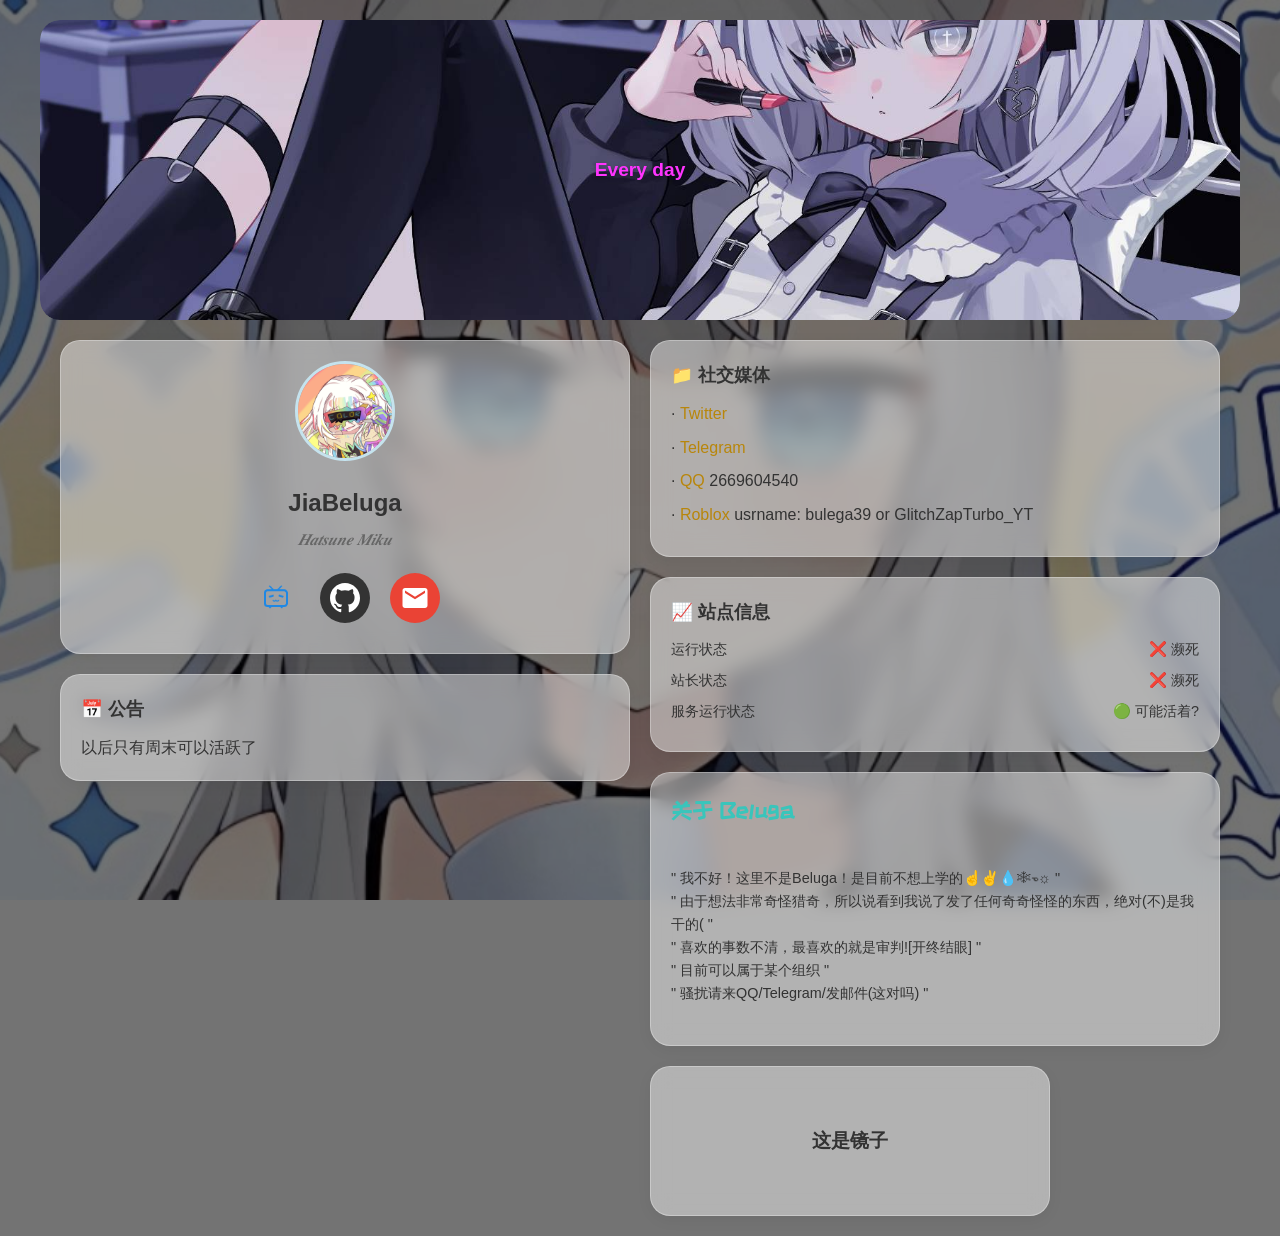
==== commit a6516aa3: "Fix background logic, restructure PC layout with top banner, optimize sticky note swing effect" ====
--- a/index.html
+++ b/index.html
@@ -41,7 +41,6 @@
             color: var(--text-color);
             line-height: 1.6;
             overflow-x: hidden;
-            transition: background-image 1s ease-in-out;
         }
 
         /* 移动端样式 */
@@ -56,11 +55,11 @@
 
         /* PC端样式 */
         body.pc-view {
-            background: linear-gradient(rgba(0, 0, 0, 0.45), rgba(0, 0, 0, 0.45)), url('./Assets/pc_wallpaper.jpg') center/cover fixed;
+            background: linear-gradient(rgba(0, 0, 0, 0.55), rgba(0, 0, 0, 0.55)), url('./Assets/pc_wallpaper.jpg') center/cover fixed;
             display: flex;
             flex-direction: column;
             align-items: center;
-            justify-content: center;
+            justify-content: flex-start;
             min-height: 100vh;
         }
 
@@ -91,13 +90,58 @@
         }
 
         /* PC端容器 */
+        .pc-wrapper {
+            width: 100%;
+            display: flex;
+            flex-direction: column;
+            gap: 20px;
+            padding: 20px;
+        }
+
+        .pc-banner {
+            width: 100%;
+            max-width: 1200px;
+            height: 300px;
+            border-radius: var(--radius);
+            overflow: hidden;
+            position: relative;
+            display: flex;
+            align-items: center;
+            justify-content: center;
+            margin: 0 auto;
+        }
+
+        .pc-banner img {
+            width: 100%;
+            height: 100%;
+            object-fit: cover;
+            border-radius: var(--radius);
+        }
+
+        .typewriter-container {
+            position: absolute;
+            z-index: 2;
+            text-align: center;
+            width: 90%;
+            pointer-events: none;
+        }
+
+        #typewriter, #typewriter-pc {
+            color: #FF34FF;
+            font-weight: bold;
+            font-size: 1.2rem;
+            text-shadow: 0 2px 4px rgba(0,0,0,0.3);
+            min-height: 1.5em;
+        }
+
         .pc-container {
             display: grid;
             grid-template-columns: 1fr 1fr;
-            gap: 30px;
+            gap: 20px;
             max-width: 1200px;
             width: 100%;
-            padding: 40px;
+            margin: 0 auto;
+            padding: 0 20px;
         }
 
         .pc-left {
@@ -121,44 +165,6 @@
             width: 100%;
             transition: transform 0.2s;
             backdrop-filter: blur(10px);
-        }
-
-        /* 顶部视频卡片 */
-        .video-card {
-            padding: 0;
-            overflow: hidden;
-            aspect-ratio: 1 / 1;
-            position: relative;
-            display: flex;
-            align-items: center;
-            justify-content: center;
-            background: none;
-            border: none;
-            box-shadow: none;
-            border-radius: var(--radius);
-        }
-
-        .video-card video {
-            width: 100%;
-            height: 100%;
-            object-fit: cover;
-            border-radius: var(--radius);
-        }
-
-        .typewriter-container {
-            position: absolute;
-            z-index: 2;
-            text-align: center;
-            width: 90%;
-            pointer-events: none;
-        }
-
-        #typewriter {
-            color: #FF34FF;
-            font-weight: bold;
-            font-size: 1.2rem;
-            text-shadow: 0 2px 4px rgba(0,0,0,0.3);
-            min-height: 1.5em;
         }
 
         /* 个人信息卡片 */
@@ -505,7 +511,7 @@
         .string {
             position: fixed;
             width: 2px;
-            background-color: #FFA2F3FF;
+            background-color: #FFD1F8FF;
             z-index: 998;
             display: none;
             transform-origin: top;
@@ -541,6 +547,9 @@
             .mobile-container {
                 display: flex;
             }
+            .pc-wrapper {
+                display: none;
+            }
             .pc-container {
                 display: none;
             }
@@ -552,6 +561,9 @@
         @media (min-width: 769px) {
             .mobile-container {
                 display: none;
+            }
+            .pc-wrapper {
+                display: flex;
             }
             .pc-container {
                 display: grid;
@@ -694,87 +706,90 @@
     </div>
 
     <!-- PC端容器 -->
-    <div class="pc-container" id="pcContainer">
-        <div class="pc-left">
-            <!-- 顶部视频 -->
-            <div class="card video-card">
-                <video src="./Assets/welcome.mp4" autoplay loop muted playsinline></video>
-                <div class="typewriter-container">
-                    <div id="typewriter-pc"></div>
+    <div class="pc-wrapper" id="pcWrapper">
+        <!-- 顶部 Banner -->
+        <div class="pc-banner" id="pcBanner">
+            <img id="bannerImg" src="./Assets/pc_1.jpg" alt="Banner">
+            <div class="typewriter-container">
+                <div id="typewriter-pc"></div>
+            </div>
+        </div>
+
+        <!-- 主容器 -->
+        <div class="pc-container">
+            <div class="pc-left">
+                <!-- 个人资料 -->
+                <div class="card profile-card">
+                    <img src="./Assets/head_portrait.jpg" alt="Avatar" class="avatar">
+                    <div class="name">JiaBeluga</div>
+                    <div class="signature">𝑯𝒂𝒕𝒔𝒖𝒏𝒆 𝑴𝒊𝒌𝒖</div>
+                    <div class="btn-group">
+                        <a href="https://b23.tv/vmMJNKW" class="icon-btn bilibili-btn external-link" target="_blank" title="Bilibili" style="background-image: url('./Assets/Bilibili.png'); background-size: 65%; background-color: transparent;"></a>
+                        <a href="https://github.com/jiabeluga" class="icon-btn github-btn external-link" target="_blank" title="GitHub">
+                            <svg viewBox="0 0 24 24" fill="currentColor" style="width: 30px; height: 30px;">
+                                <path d="M12 0c-6.626 0-12 5.373-12 12 0 5.302 3.438 9.8 8.207 11.387.599.111.793-.261.793-.577v-2.234c-3.338.726-4.033-1.416-4.033-1.416-.546-1.387-1.333-1.756-1.333-1.756-1.089-.745.083-.729.083-.729 1.205.084 1.839 1.237 1.839 1.237 1.07 1.834 2.807 1.304 3.492.997.107-.775.418-1.305.762-1.604-2.665-.305-5.467-1.334-5.467-5.931 0-1.311.469-2.381 1.236-3.221-.124-.303-.535-1.524.117-3.176 0 0 1.008-.322 3.301 1.23.957-.266 1.983-.399 3.003-.404 1.02.005 2.047.138 3.006.404 2.291-1.552 3.297-1.23 3.297-1.23.653 1.653.242 2.874.118 3.176.77.84 1.235 1.911 1.235 3.221 0 4.609-2.807 5.624-5.479 5.921.43.372.823 1.102.823 2.222v 3.293c0 .319.192.694.801.576 4.765-1.589 8.199-6.086 8.199-11.386 0-6.627-5.373-12-12-12z"/>
+                            </svg>
+                        </a>
+                        <button class="icon-btn email-btn" onclick="showEmail()" title="联系邮箱">
+                            <svg viewBox="0 0 24 24" fill="currentColor" style="width: 30px; height: 30px;">
+                                <path d="M20 4H4c-1.1 0-1.99.9-1.99 2L2 18c0 1.1.9 2 2 2h16c1.1 0 2-.9 2-2V6c0-1.1-.9-2-2-2zm0 4l-8 5-8-5V6l8 5 8-5v2z"/>
+                            </svg>
+                        </button>
+                    </div>
                 </div>
-            </div>
-
-            <!-- 关于 & 技能 -->
-            <div class="card">
-                <h2 class="miku-title handwritten">关于 Beluga</h2>
-                <div class="about-text">
-                    " 我不好！这里不是Beluga！是目前不想上学的☝✌💧❄☜☼ "
-                    " 由于想法非常奇怪猎奇，所以说看到我说了发了任何奇奇怪怪的东西，绝对(不)是我干的( "
-                    " 喜欢的事数不清，最喜欢的就是审判![开终结眼] "
-                    " 目前可以属于某个组织 "
-                    " 骚扰请来QQ/Telegram/发邮件(这对吗) "
+
+                <!-- 公告 -->
+                <div class="card">
+                    <div class="section-title">📅 公告</div>
+                    <p>以后只有周末可以活跃了</p>
                 </div>
             </div>
-        </div>
-
-        <div class="pc-right">
-            <!-- 个人资料 -->
-            <div class="card profile-card">
-                <img src="./Assets/head_portrait.jpg" alt="Avatar" class="avatar">
-                <div class="name">JiaBeluga</div>
-                <div class="signature">𝑯𝒂𝒕𝒔𝒖𝒏𝒆 𝑴𝒊𝒌𝒖</div>
-                <div class="btn-group">
-                    <a href="https://b23.tv/vmMJNKW" class="icon-btn bilibili-btn external-link" target="_blank" title="Bilibili" style="background-image: url('./Assets/Bilibili.png'); background-size: 65%; background-color: transparent;"></a>
-                    <a href="https://github.com/jiabeluga" class="icon-btn github-btn external-link" target="_blank" title="GitHub">
-                        <svg viewBox="0 0 24 24" fill="currentColor" style="width: 30px; height: 30px;">
-                            <path d="M12 0c-6.626 0-12 5.373-12 12 0 5.302 3.438 9.8 8.207 11.387.599.111.793-.261.793-.577v-2.234c-3.338.726-4.033-1.416-4.033-1.416-.546-1.387-1.333-1.756-1.333-1.756-1.089-.745.083-.729.083-.729 1.205.084 1.839 1.237 1.839 1.237 1.07 1.834 2.807 1.304 3.492.997.107-.775.418-1.305.762-1.604-2.665-.305-5.467-1.334-5.467-5.931 0-1.311.469-2.381 1.236-3.221-.124-.303-.535-1.524.117-3.176 0 0 1.008-.322 3.301 1.23.957-.266 1.983-.399 3.003-.404 1.02.005 2.047.138 3.006.404 2.291-1.552 3.297-1.23 3.297-1.23.653 1.653.242 2.874.118 3.176.77.84 1.235 1.911 1.235 3.221 0 4.609-2.807 5.624-5.479 5.921.43.372.823 1.102.823 2.222v 3.293c0 .319.192.694.801.576 4.765-1.589 8.199-6.086 8.199-11.386 0-6.627-5.373-12-12-12z"/>
-                        </svg>
-                    </a>
-                    <button class="icon-btn email-btn" onclick="showEmail()" title="联系邮箱">
-                        <svg viewBox="0 0 24 24" fill="currentColor" style="width: 30px; height: 30px;">
-                            <path d="M20 4H4c-1.1 0-1.99.9-1.99 2L2 18c0 1.1.9 2 2 2h16c1.1 0 2-.9 2-2V6c0-1.1-.9-2-2-2zm0 4l-8 5-8-5V6l8 5 8-5v2z"/>
-                        </svg>
-                    </button>
+
+            <div class="pc-right">
+                <!-- 社交媒体 -->
+                <div class="card">
+                    <div class="section-title">📁 社交媒体</div>
+                    <ul class="social-list">
+                        <li>· <a href="https://x.com/Ms_Luo_Mr_huang?s=09" class="external-link" target="_blank">Twitter</a></li>
+                        <li>· <a href="https://t.me/AllAUAndInksans" class="external-link" target="_blank">Telegram</a></li>
+                        <li>· <span style="color: #b8860b; font-weight: 500;">QQ</span> 2669604540</li>
+                        <li>· <span style="color: #b8860b; font-weight: 500;">Roblox</span> usrname: bulega39 or GlitchZapTurbo_YT</li>
+                    </ul>
                 </div>
-            </div>
-
-            <!-- 公告 -->
-            <div class="card">
-                <div class="section-title">📅 公告</div>
-                <p>以后只有周末可以活跃了</p>
-            </div>
-
-            <!-- 社交媒体 -->
-            <div class="card">
-                <div class="section-title">📁 社交媒体</div>
-                <ul class="social-list">
-                    <li>· <a href="https://x.com/Ms_Luo_Mr_huang?s=09" class="external-link" target="_blank">Twitter</a></li>
-                    <li>· <a href="https://t.me/AllAUAndInksans" class="external-link" target="_blank">Telegram</a></li>
-                    <li>· <span style="color: #b8860b; font-weight: 500;">QQ</span> 2669604540</li>
-                    <li>· <span style="color: #b8860b; font-weight: 500;">Roblox</span> usrname: bulega39 or GlitchZapTurbo_YT</li>
-                </ul>
-            </div>
-
-            <!-- 站点信息 -->
-            <div class="card">
-                <div class="section-title">📈 站点信息</div>
-                <div class="status-item">
-                    <span>运行状态</span>
-                    <span>❌ 濒死</span>
+
+                <!-- 站点信息 -->
+                <div class="card">
+                    <div class="section-title">📈 站点信息</div>
+                    <div class="status-item">
+                        <span>运行状态</span>
+                        <span>❌ 濒死</span>
+                    </div>
+                    <div class="status-item">
+                        <span>站长状态</span>
+                        <span>❌ 濒死</span>
+                    </div>
+                    <div class="status-item">
+                        <span>服务运行状态</span>
+                        <span>🟢 可能活着?</span>
+                    </div>
                 </div>
-                <div class="status-item">
-                    <span>站长状态</span>
-                    <span>❌ 濒死</span>
+
+                <!-- 关于 & 技能 -->
+                <div class="card">
+                    <h2 class="miku-title handwritten">关于 Beluga</h2>
+                    <div class="about-text">
+                        " 我不好！这里不是Beluga！是目前不想上学的☝✌💧❄☜☼ "
+                        " 由于想法非常奇怪猎奇，所以说看到我说了发了任何奇奇怪怪的东西，绝对(不)是我干的( "
+                        " 喜欢的事数不清，最喜欢的就是审判![开终结眼] "
+                        " 目前可以属于某个组织 "
+                        " 骚扰请来QQ/Telegram/发邮件(这对吗) "
+                    </div>
                 </div>
-                <div class="status-item">
-                    <span>服务运行状态</span>
-                    <span>🟢 可能活着?</span>
+
+                <!-- 镜子盒子 -->
+                <div class="mirror-box" id="mirrorBox">
+                    <div class="mirror-box-text" id="mirrorBoxText">这是镜子</div>
                 </div>
-            </div>
-
-            <!-- 镜子盒子 -->
-            <div class="mirror-box" id="mirrorBox">
-                <div class="mirror-box-text" id="mirrorBoxText">这是镜子</div>
             </div>
         </div>
     </div>
@@ -838,27 +853,23 @@
             if (isMobile) {
                 body.classList.remove('pc-view', 'mirror-view');
                 body.classList.add('mobile-view');
-                
-                // 随机选择移动端背景
-                const mobileWallpapers = [
-                    './Assets/mirror_wallpaper.jpg',
-                    './Assets/mirror_wallpaper_1.jpg',
-                    './Assets/mirror_wallpaper_2.jpg'
-                ];
-                const randomMobileWallpaper = mobileWallpapers[Math.floor(Math.random() * mobileWallpapers.length)];
-                body.style.backgroundImage = `linear-gradient(rgba(0, 0, 0, 0.3), rgba(0, 0, 0, 0.3)), url('${randomMobileWallpaper}')`;
             } else {
-                body.classList.remove('mobile-view');
+                body.classList.remove('mobile-view', 'mirror-view');
                 body.classList.add('pc-view');
-                
-                // 随机选择PC端背景
-                const pcWallpapers = [
-                    './Assets/mirror_wallpaper_pc.jpg',
-                    './Assets/mirror_wallpaper_pc_1.jpg',
-                    './Assets/mirror_wallpaper_pc_2.jpg'
-                ];
-                const randomPCWallpaper = pcWallpapers[Math.floor(Math.random() * pcWallpapers.length)];
-                body.style.backgroundImage = `linear-gradient(rgba(0, 0, 0, 0.45), rgba(0, 0, 0, 0.45)), url('${randomPCWallpaper}')`;
+            }
+        }
+
+        // PC端 Banner 随机切换
+        function setupBanner() {
+            const bannerImages = [
+                './Assets/pc_1.jpg',
+                './Assets/pc_2.png',
+                './Assets/pc_3.jpg'
+            ];
+            const randomBanner = bannerImages[Math.floor(Math.random() * bannerImages.length)];
+            const bannerImg = document.getElementById('bannerImg');
+            if (bannerImg) {
+                bannerImg.src = randomBanner;
             }
         }
 
@@ -986,33 +997,33 @@
         const mirrorBoxText = document.getElementById('mirrorBoxText');
         const mirrorTexts = ['这是镜子', 'huh?', '真的什么都没有哦'];
 
-        mirrorBox.addEventListener('click', () => {
-            mirrorClickCount++;
-            const nextText = mirrorTexts[mirrorClickCount % mirrorTexts.length];
-            
-            // 文字向下移动并渐隐
-            mirrorBoxText.style.opacity = '0';
-            mirrorBoxText.style.transform = 'translateY(20px)';
-            mirrorBoxText.style.transition = 'all 1s ease-out';
-            
-            setTimeout(() => {
-                mirrorBoxText.textContent = nextText;
-                mirrorBoxText.style.opacity = '1';
-                mirrorBoxText.style.transform = 'translateY(0)';
-            }, 500);
-
-            // 第三次点击触发便利贴彩蛋
-            if (mirrorClickCount === 3) {
-                triggerStickyNoteEgg();
-            }
-        });
+        if (mirrorBox) {
+            mirrorBox.addEventListener('click', () => {
+                mirrorClickCount++;
+                const nextText = mirrorTexts[mirrorClickCount % mirrorTexts.length];
+                
+                // 文字向下移动并渐隐
+                mirrorBoxText.style.opacity = '0';
+                mirrorBoxText.style.transform = 'translateY(20px)';
+                mirrorBoxText.style.transition = 'all 1s ease-out';
+                
+                setTimeout(() => {
+                    mirrorBoxText.textContent = nextText;
+                    mirrorBoxText.style.opacity = '1';
+                    mirrorBoxText.style.transform = 'translateY(0)';
+                }, 500);
+
+                // 第三次点击触发便利贴彩蛋
+                if (mirrorClickCount === 3) {
+                    triggerStickyNoteEgg();
+                }
+            });
+        }
 
         // 便利贴彩蛋
         function triggerStickyNoteEgg() {
             const stickyNote = document.getElementById('stickyNote');
             const string = document.getElementById('string');
-            const curtainLeft = document.querySelector('.curtain-left');
-            const curtainRight = document.querySelector('.curtain-right');
             
             // 显示绳子和便利贴
             string.style.display = 'block';
@@ -1027,7 +1038,7 @@
             
             string.style.left = startX + 'px';
             string.style.top = '0';
-            string.style.height = endY + 'px';
+            string.style.height = '0px';
             
             // 动画：绳子和便利贴降下
             let currentY = -109;
@@ -1039,8 +1050,38 @@
                 if (currentY >= endY - 109) {
                     clearInterval(dropInterval);
                     setupStickyNoteDrag();
+                    // 添加微小摆动效果
+                    addSwingEffect();
                 }
             }, 20);
+        }
+
+        // 添加摆动效果
+        function addSwingEffect() {
+            const stickyNote = document.getElementById('stickyNote');
+            const string = document.getElementById('string');
+            let swingAngle = 0;
+            let swingDirection = 1;
+            const maxSwingAngle = 3; // 最大摆动角度（度数）
+            const swingSpeed = 0.1;
+
+            const swingInterval = setInterval(() => {
+                swingAngle += swingDirection * swingSpeed;
+                
+                if (Math.abs(swingAngle) > maxSwingAngle) {
+                    swingDirection *= -1;
+                }
+                
+                // 应用旋转变换
+                const radians = (swingAngle * Math.PI) / 180;
+                const offsetX = Math.sin(radians) * 10;
+                
+                stickyNote.style.transform = `rotate(${swingAngle}deg) translateX(${offsetX}px)`;
+                string.style.transform = `rotate(${swingAngle * 0.5}deg)`;
+            }, 30);
+
+            // 保存 interval ID 以便后续清除
+            stickyNote.swingInterval = swingInterval;
         }
 
         // 便利贴拖拽
@@ -1056,12 +1097,19 @@
                 dragStartY = e.clientY;
                 dragStartTime = Date.now();
                 dragDistance = 0;
+                
+                // 停止摆动
+                if (stickyNote.swingInterval) {
+                    clearInterval(stickyNote.swingInterval);
+                }
             });
 
             document.addEventListener('mousemove', (e) => {
                 if (!isDragging) return;
                 dragDistance = e.clientY - dragStartY;
-                stickyNote.style.top = (parseInt(stickyNote.style.top) + dragDistance) + 'px';
+                const newTop = parseInt(stickyNote.style.top) + dragDistance;
+                stickyNote.style.top = newTop + 'px';
+                document.getElementById('string').style.height = (newTop + 109) + 'px';
                 dragStartY = e.clientY;
             });
 
@@ -1090,6 +1138,11 @@
             const curtainRight = document.querySelector('.curtain-right');
             const gasterAudio = new Audio('./Assets/Gaster.m4a');
             
+            // 停止摆动
+            if (stickyNote.swingInterval) {
+                clearInterval(stickyNote.swingInterval);
+            }
+            
             // 播放音乐
             gasterAudio.play();
             
@@ -1101,8 +1154,11 @@
             string.style.opacity = '0';
             
             // 页面内容渐隐
-            document.getElementById('pcContainer').style.transition = 'opacity 1s ease-out';
-            document.getElementById('pcContainer').style.opacity = '0';
+            const pcWrapper = document.getElementById('pcWrapper');
+            if (pcWrapper) {
+                pcWrapper.style.transition = 'opacity 1s ease-out';
+                pcWrapper.style.opacity = '0';
+            }
             
             // 黑色幕布转场
             setTimeout(() => {
@@ -1115,8 +1171,8 @@
                 
                 // 3s后幕布退散，显示镜子页面
                 setTimeout(() => {
-                    document.getElementById('pcContainer').style.display = 'none';
                     document.getElementById('mobileContainer').style.display = 'none';
+                    if (pcWrapper) pcWrapper.style.display = 'none';
                     document.getElementById('mirrorContainer').style.display = 'flex';
                     document.body.classList.remove('pc-view', 'mobile-view');
                     document.body.classList.add('mirror-view');
@@ -1184,6 +1240,7 @@
         // 初始化
         window.addEventListener('load', () => {
             setupBackground();
+            setupBanner();
             initTypewriter('typewriter');
             initTypewriter('typewriter-pc');
         });
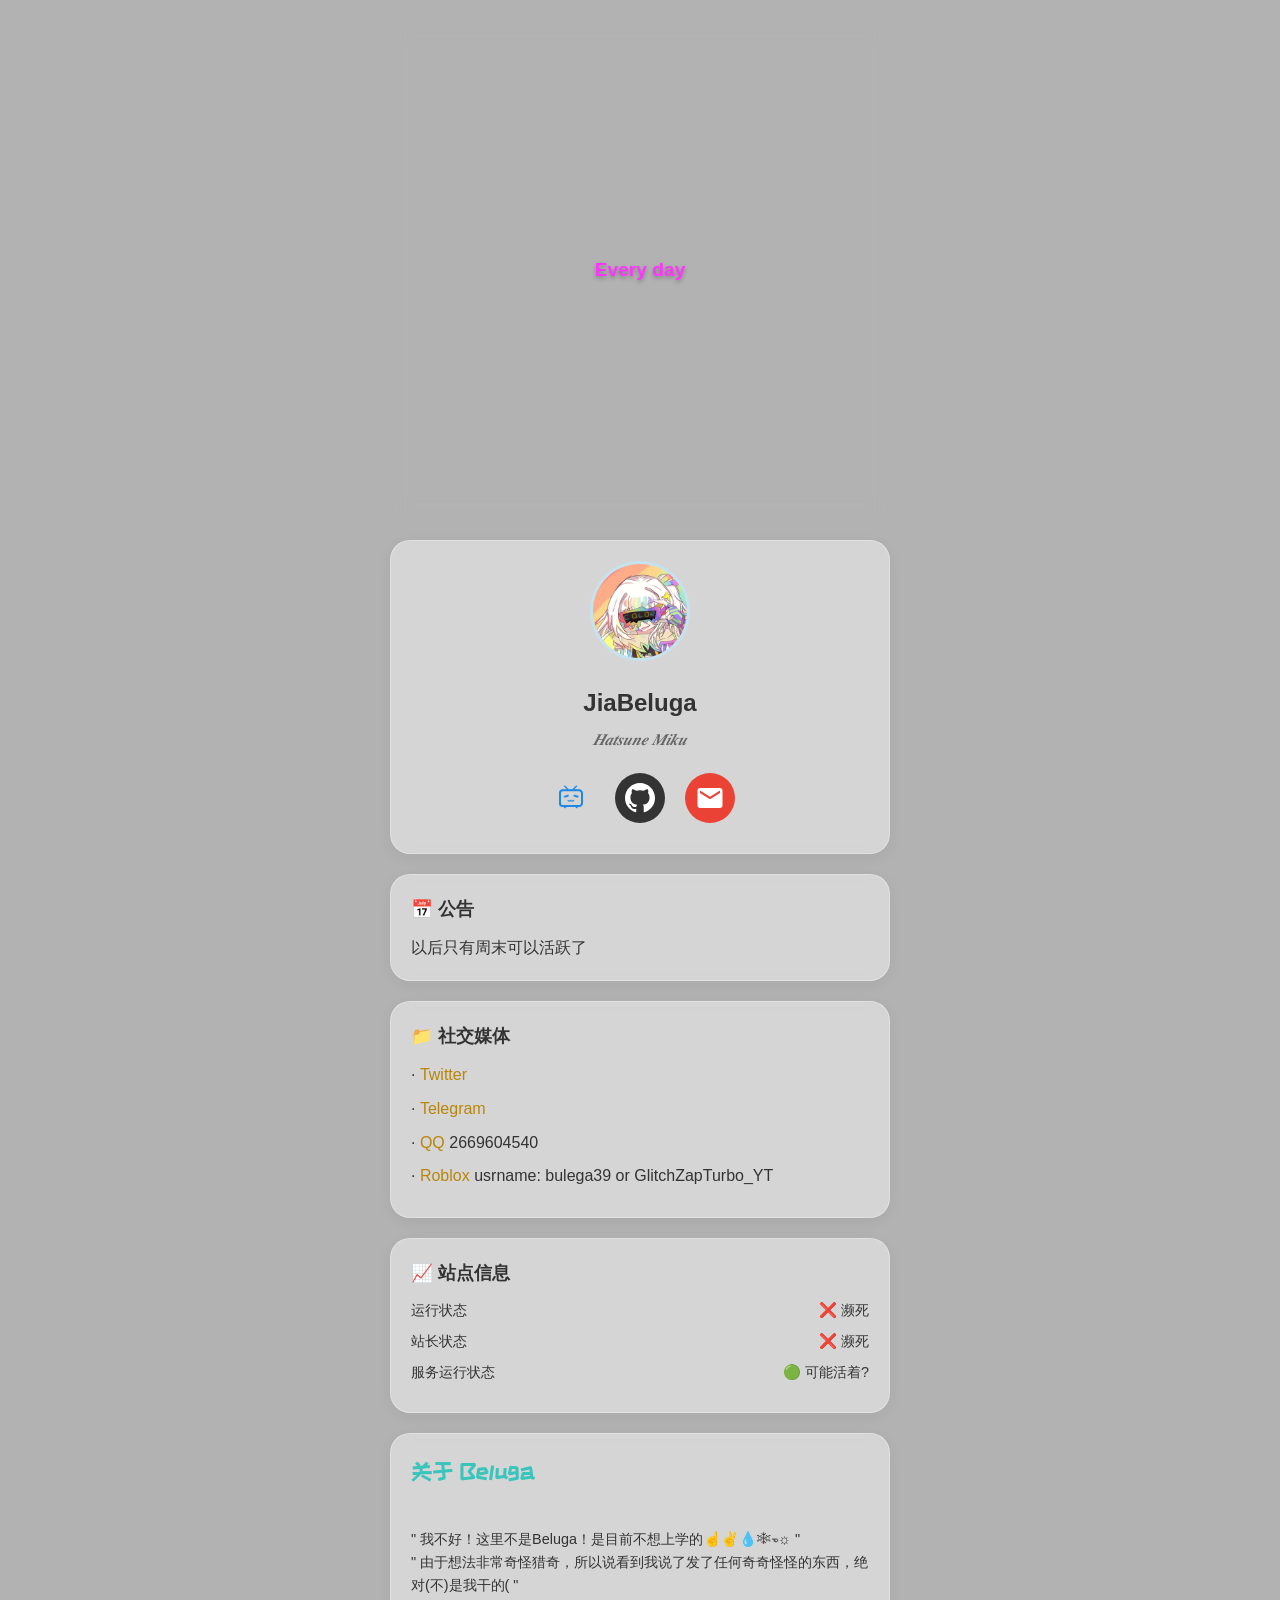
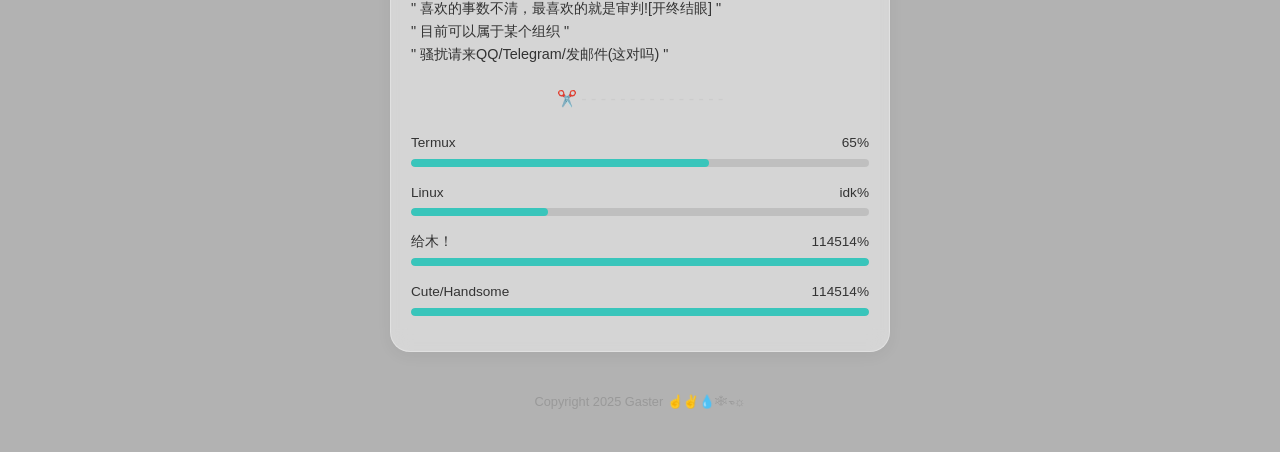
==== commit 4c7647e3: "Restore stable single-column card layout with glassmorphism effects" ====
--- a/index.html
+++ b/index.html
@@ -29,23 +29,11 @@
             box-sizing: border-box;
         }
 
-        html, body {
-            width: 100%;
-            height: 100%;
-            margin: 0;
-            padding: 0;
-        }
-
         body {
             font-family: 'CustomFont', -apple-system, BlinkMacSystemFont, 'Segoe UI', Roboto, 'Helvetica Neue', Arial, sans-serif;
+            background: linear-gradient(rgba(0, 0, 0, 0.3), rgba(0, 0, 0, 0.3)), url('./Assets/wallpaper.jpg') center/cover fixed;
             color: var(--text-color);
             line-height: 1.6;
-            overflow-x: hidden;
-        }
-
-        /* 移动端样式 */
-        body.mobile-view {
-            background: linear-gradient(rgba(0, 0, 0, 0.3), rgba(0, 0, 0, 0.3)), url('./Assets/wallpaper.jpg') center/cover fixed;
             padding: 20px;
             display: flex;
             flex-direction: column;
@@ -53,104 +41,13 @@
             min-height: 100vh;
         }
 
-        /* PC端样式 */
-        body.pc-view {
-            background: linear-gradient(rgba(0, 0, 0, 0.55), rgba(0, 0, 0, 0.55)), url('./Assets/pc_wallpaper.jpg') center/cover fixed;
-            display: flex;
-            flex-direction: column;
-            align-items: center;
-            justify-content: flex-start;
-            min-height: 100vh;
-        }
-
-        /* 镜子页面背景 */
-        body.mirror-view {
-            background-size: cover;
-            background-position: center;
-            background-attachment: fixed;
-            display: flex;
-            flex-direction: column;
-            align-items: center;
-            justify-content: center;
-            min-height: 100vh;
-            padding: 20px;
-        }
-
         .handwritten {
             font-family: 'ZCOOL KuaiLe', cursive;
         }
 
-        /* 移动端容器 */
-        .mobile-container {
+        .container {
             width: 100%;
             max-width: 500px;
-            display: flex;
-            flex-direction: column;
-            gap: 20px;
-        }
-
-        /* PC端容器 */
-        .pc-wrapper {
-            width: 100%;
-            display: flex;
-            flex-direction: column;
-            gap: 20px;
-            padding: 20px;
-        }
-
-        .pc-banner {
-            width: 100%;
-            max-width: 1200px;
-            height: 300px;
-            border-radius: var(--radius);
-            overflow: hidden;
-            position: relative;
-            display: flex;
-            align-items: center;
-            justify-content: center;
-            margin: 0 auto;
-        }
-
-        .pc-banner img {
-            width: 100%;
-            height: 100%;
-            object-fit: cover;
-            border-radius: var(--radius);
-        }
-
-        .typewriter-container {
-            position: absolute;
-            z-index: 2;
-            text-align: center;
-            width: 90%;
-            pointer-events: none;
-        }
-
-        #typewriter, #typewriter-pc {
-            color: #FF34FF;
-            font-weight: bold;
-            font-size: 1.2rem;
-            text-shadow: 0 2px 4px rgba(0,0,0,0.3);
-            min-height: 1.5em;
-        }
-
-        .pc-container {
-            display: grid;
-            grid-template-columns: 1fr 1fr;
-            gap: 20px;
-            max-width: 1200px;
-            width: 100%;
-            margin: 0 auto;
-            padding: 0 20px;
-        }
-
-        .pc-left {
-            display: flex;
-            flex-direction: column;
-            gap: 20px;
-        }
-
-        .pc-right {
             display: flex;
             flex-direction: column;
             gap: 20px;
@@ -165,6 +62,44 @@
             width: 100%;
             transition: transform 0.2s;
             backdrop-filter: blur(10px);
+        }
+
+        /* 顶部视频卡片 - 无外框 */
+        .video-card {
+            padding: 0;
+            overflow: hidden;
+            aspect-ratio: 1 / 1;
+            position: relative;
+            display: flex;
+            align-items: center;
+            justify-content: center;
+            background: none;
+            border: none;
+            box-shadow: none;
+            border-radius: var(--radius);
+        }
+
+        .video-card video {
+            width: 100%;
+            height: 100%;
+            object-fit: cover;
+            border-radius: var(--radius);
+        }
+
+        .typewriter-container {
+            position: absolute;
+            z-index: 2;
+            text-align: center;
+            width: 90%;
+            pointer-events: none;
+        }
+
+        #typewriter {
+            color: #FF34FF;
+            font-weight: bold;
+            font-size: 1.2rem;
+            text-shadow: 0 2px 4px rgba(0,0,0,0.3);
+            min-height: 1.5em;
         }
 
         /* 个人信息卡片 */
@@ -383,198 +318,8 @@
             z-index: 9999;
         }
 
-        /* 镜子页面样式 */
-        .mirror-container {
-            display: flex;
-            flex-direction: column;
-            align-items: center;
-            justify-content: center;
-            gap: 40px;
-            max-width: 600px;
-            width: 100%;
-        }
-
-        .hitokoto-box {
-            text-align: center;
-            color: white;
-            text-shadow: 0 2px 10px rgba(0,0,0,0.5);
-        }
-
-        .hitokoto-text {
-            font-size: 2rem;
-            font-weight: bold;
-            margin-bottom: 10px;
-            line-height: 1.5;
-        }
-
-        .hitokoto-from {
-            font-size: 0.9rem;
-            opacity: 0.8;
-        }
-
-        .mirror-profile {
-            text-align: center;
-            color: white;
-        }
-
-        .mirror-avatar {
-            width: 120px;
-            height: 120px;
-            border-radius: 50%;
-            margin: 0 auto 15px;
-            border: 3px solid var(--primary-color);
-            object-fit: cover;
-        }
-
-        .mirror-text {
-            font-size: 0.9rem;
-            margin: 10px 0;
-            text-shadow: 0 2px 10px rgba(0,0,0,0.5);
-        }
-
-        .mirror-buttons {
-            display: flex;
-            justify-content: center;
-            gap: 20px;
-            margin-top: 20px;
-        }
-
-        .mirror-btn {
-            width: 50px;
-            height: 50px;
-            border-radius: 50%;
-            display: flex;
-            align-items: center;
-            justify-content: center;
-            text-decoration: none;
-            color: white;
-            font-size: 24px;
-            transition: all 0.3s;
-            cursor: pointer;
-            border: none;
-            background-size: contain;
-            background-repeat: no-repeat;
-            background-position: center;
-        }
-
-        .mirror-btn:hover {
-            transform: scale(1.1);
-        }
-
-        /* 镜子盒子 */
-        .mirror-box {
-            background: var(--card-bg);
-            border-radius: var(--radius);
-            border: var(--card-border);
-            box-shadow: var(--card-shadow);
-            padding: 30px;
-            width: 100%;
-            max-width: 400px;
-            text-align: center;
-            backdrop-filter: blur(10px);
-            cursor: pointer;
-            user-select: none;
-            position: relative;
-            overflow: hidden;
-            min-height: 150px;
-            display: flex;
-            align-items: center;
-            justify-content: center;
-        }
-
-        .mirror-box-text {
-            font-size: 1.2rem;
-            font-weight: bold;
-            color: var(--text-color);
-            transition: all 0.5s ease-out;
-            position: absolute;
-        }
-
-        /* 便利贴样式 */
-        .sticky-note {
-            position: fixed;
-            width: 94px;
-            height: 109px;
-            background-image: url('./Assets/sticky_note.png');
-            background-size: contain;
-            background-repeat: no-repeat;
-            cursor: grab;
-            z-index: 999;
-            user-select: none;
-            display: none;
-        }
-
-        .sticky-note:active {
-            cursor: grabbing;
-        }
-
-        .string {
-            position: fixed;
-            width: 2px;
-            background-color: #FFD1F8FF;
-            z-index: 998;
-            display: none;
-            transform-origin: top;
-        }
-
-        /* 黑色幕布 */
-        .curtain {
-            position: fixed;
-            top: 0;
-            bottom: 0;
-            width: 50%;
-            background-color: black;
-            z-index: 10000;
-            display: none;
-        }
-
-        .curtain-left {
-            left: 0;
-        }
-
-        .curtain-right {
-            right: 0;
-        }
-
-        /* PC端隐藏技能 */
-        .pc-view .skill-item,
-        .pc-view .divider {
-            display: none;
-        }
-
-        /* 响应式设计 */
-        @media (max-width: 768px) {
-            .mobile-container {
-                display: flex;
-            }
-            .pc-wrapper {
-                display: none;
-            }
-            .pc-container {
-                display: none;
-            }
-            .mirror-box {
-                display: none;
-            }
-        }
-
-        @media (min-width: 769px) {
-            .mobile-container {
-                display: none;
-            }
-            .pc-wrapper {
-                display: flex;
-            }
-            .pc-container {
-                display: grid;
-            }
-            .mirror-box {
-                display: flex;
-            }
-        }
-
         @media (max-width: 480px) {
-            .mobile-container {
+            .container {
                 gap: 15px;
             }
             .card {
@@ -591,22 +336,14 @@
         }
     </style>
 </head>
-<body class="mobile-view">
+<body>
+
     <!-- 背景音乐 -->
     <audio id="bgMusic" loop style="display: none;">
         <source src="./Assets/test.mp3" type="audio/mpeg">
     </audio>
 
-    <!-- 黑色幕布 -->
-    <div class="curtain curtain-left"></div>
-    <div class="curtain curtain-right"></div>
-
-    <!-- 便利贴 -->
-    <div class="sticky-note" id="stickyNote"></div>
-    <div class="string" id="string"></div>
-
-    <!-- 移动端容器 -->
-    <div class="mobile-container" id="mobileContainer">
+    <div class="container">
         <!-- 顶部视频 -->
         <div class="card video-card">
             <video src="./Assets/welcome.mp4" autoplay loop muted playsinline></video>
@@ -705,123 +442,6 @@
         </div>
     </div>
 
-    <!-- PC端容器 -->
-    <div class="pc-wrapper" id="pcWrapper">
-        <!-- 顶部 Banner -->
-        <div class="pc-banner" id="pcBanner">
-            <img id="bannerImg" src="./Assets/pc_1.jpg" alt="Banner">
-            <div class="typewriter-container">
-                <div id="typewriter-pc"></div>
-            </div>
-        </div>
-
-        <!-- 主容器 -->
-        <div class="pc-container">
-            <div class="pc-left">
-                <!-- 个人资料 -->
-                <div class="card profile-card">
-                    <img src="./Assets/head_portrait.jpg" alt="Avatar" class="avatar">
-                    <div class="name">JiaBeluga</div>
-                    <div class="signature">𝑯𝒂𝒕𝒔𝒖𝒏𝒆 𝑴𝒊𝒌𝒖</div>
-                    <div class="btn-group">
-                        <a href="https://b23.tv/vmMJNKW" class="icon-btn bilibili-btn external-link" target="_blank" title="Bilibili" style="background-image: url('./Assets/Bilibili.png'); background-size: 65%; background-color: transparent;"></a>
-                        <a href="https://github.com/jiabeluga" class="icon-btn github-btn external-link" target="_blank" title="GitHub">
-                            <svg viewBox="0 0 24 24" fill="currentColor" style="width: 30px; height: 30px;">
-                                <path d="M12 0c-6.626 0-12 5.373-12 12 0 5.302 3.438 9.8 8.207 11.387.599.111.793-.261.793-.577v-2.234c-3.338.726-4.033-1.416-4.033-1.416-.546-1.387-1.333-1.756-1.333-1.756-1.089-.745.083-.729.083-.729 1.205.084 1.839 1.237 1.839 1.237 1.07 1.834 2.807 1.304 3.492.997.107-.775.418-1.305.762-1.604-2.665-.305-5.467-1.334-5.467-5.931 0-1.311.469-2.381 1.236-3.221-.124-.303-.535-1.524.117-3.176 0 0 1.008-.322 3.301 1.23.957-.266 1.983-.399 3.003-.404 1.02.005 2.047.138 3.006.404 2.291-1.552 3.297-1.23 3.297-1.23.653 1.653.242 2.874.118 3.176.77.84 1.235 1.911 1.235 3.221 0 4.609-2.807 5.624-5.479 5.921.43.372.823 1.102.823 2.222v 3.293c0 .319.192.694.801.576 4.765-1.589 8.199-6.086 8.199-11.386 0-6.627-5.373-12-12-12z"/>
-                            </svg>
-                        </a>
-                        <button class="icon-btn email-btn" onclick="showEmail()" title="联系邮箱">
-                            <svg viewBox="0 0 24 24" fill="currentColor" style="width: 30px; height: 30px;">
-                                <path d="M20 4H4c-1.1 0-1.99.9-1.99 2L2 18c0 1.1.9 2 2 2h16c1.1 0 2-.9 2-2V6c0-1.1-.9-2-2-2zm0 4l-8 5-8-5V6l8 5 8-5v2z"/>
-                            </svg>
-                        </button>
-                    </div>
-                </div>
-
-                <!-- 公告 -->
-                <div class="card">
-                    <div class="section-title">📅 公告</div>
-                    <p>以后只有周末可以活跃了</p>
-                </div>
-            </div>
-
-            <div class="pc-right">
-                <!-- 社交媒体 -->
-                <div class="card">
-                    <div class="section-title">📁 社交媒体</div>
-                    <ul class="social-list">
-                        <li>· <a href="https://x.com/Ms_Luo_Mr_huang?s=09" class="external-link" target="_blank">Twitter</a></li>
-                        <li>· <a href="https://t.me/AllAUAndInksans" class="external-link" target="_blank">Telegram</a></li>
-                        <li>· <span style="color: #b8860b; font-weight: 500;">QQ</span> 2669604540</li>
-                        <li>· <span style="color: #b8860b; font-weight: 500;">Roblox</span> usrname: bulega39 or GlitchZapTurbo_YT</li>
-                    </ul>
-                </div>
-
-                <!-- 站点信息 -->
-                <div class="card">
-                    <div class="section-title">📈 站点信息</div>
-                    <div class="status-item">
-                        <span>运行状态</span>
-                        <span>❌ 濒死</span>
-                    </div>
-                    <div class="status-item">
-                        <span>站长状态</span>
-                        <span>❌ 濒死</span>
-                    </div>
-                    <div class="status-item">
-                        <span>服务运行状态</span>
-                        <span>🟢 可能活着?</span>
-                    </div>
-                </div>
-
-                <!-- 关于 & 技能 -->
-                <div class="card">
-                    <h2 class="miku-title handwritten">关于 Beluga</h2>
-                    <div class="about-text">
-                        " 我不好！这里不是Beluga！是目前不想上学的☝✌💧❄☜☼ "
-                        " 由于想法非常奇怪猎奇，所以说看到我说了发了任何奇奇怪怪的东西，绝对(不)是我干的( "
-                        " 喜欢的事数不清，最喜欢的就是审判![开终结眼] "
-                        " 目前可以属于某个组织 "
-                        " 骚扰请来QQ/Telegram/发邮件(这对吗) "
-                    </div>
-                </div>
-
-                <!-- 镜子盒子 -->
-                <div class="mirror-box" id="mirrorBox">
-                    <div class="mirror-box-text" id="mirrorBoxText">这是镜子</div>
-                </div>
-            </div>
-        </div>
-    </div>
-
-    <!-- 镜子页面容器 -->
-    <div class="mirror-container" id="mirrorContainer" style="display: none;">
-        <!-- 一言内容 -->
-        <div class="hitokoto-box">
-            <div class="hitokoto-text" id="hitokotoText">Loading...</div>
-            <div class="hitokoto-from" id="hitokotoFrom"></div>
-        </div>
-
-        <!-- 头像和按钮 -->
-        <div class="mirror-profile">
-            <img src="./Assets/head_portrait.jpg" alt="Avatar" class="mirror-avatar">
-            <div class="mirror-text">🕈☜☹👍⚐💣☜ 👌✌👍😐</div>
-            <div class="mirror-buttons">
-                <a href="https://b23.tv/vmMJNKW" class="mirror-btn bilibili-btn external-link" target="_blank" title="Bilibili" style="background-image: url('./Assets/Bilibili.png'); background-size: 65%; background-color: transparent;"></a>
-                <a href="https://github.com/jiabeluga" class="mirror-btn github-btn external-link" target="_blank" title="GitHub">
-                    <svg viewBox="0 0 24 24" fill="currentColor" style="width: 30px; height: 30px;">
-                        <path d="M12 0c-6.626 0-12 5.373-12 12 0 5.302 3.438 9.8 8.207 11.387.599.111.793-.261.793-.577v-2.234c-3.338.726-4.033-1.416-4.033-1.416-.546-1.387-1.333-1.756-1.333-1.756-1.089-.745.083-.729.083-.729 1.205.084 1.839 1.237 1.839 1.237 1.07 1.834 2.807 1.304 3.492.997.107-.775.418-1.305.762-1.604-2.665-.305-5.467-1.334-5.467-5.931 0-1.311.469-2.381 1.236-3.221-.124-.303-.535-1.524.117-3.176 0 0 1.008-.322 3.301 1.23.957-.266 1.983-.399 3.003-.404 1.02.005 2.047.138 3.006.404 2.291-1.552 3.297-1.23 3.297-1.23.653 1.653.242 2.874.118 3.176.77.84 1.235 1.911 1.235 3.221 0 4.609-2.807 5.624-5.479 5.921.43.372.823 1.102.823 2.222v 3.293c0 .319.192.694.801.576 4.765-1.589 8.199-6.086 8.199-11.386 0-6.627-5.373-12-12-12z"/>
-                    </svg>
-                </a>
-                <button class="mirror-btn email-btn" onclick="showEmail()" title="联系邮箱">
-                    <svg viewBox="0 0 24 24" fill="currentColor" style="width: 30px; height: 30px;">
-                        <path d="M20 4H4c-1.1 0-1.99.9-1.99 2L2 18c0 1.1.9 2 2 2h16c1.1 0 2-.9 2-2V6c0-1.1-.9-2-2-2zm0 4l-8 5-8-5V6l8 5 8-5v2z"/>
-                    </svg>
-                </button>
-            </div>
-        </div>
-    </div>
-
     <!-- 邮箱弹窗 -->
     <div class="modal-overlay" id="emailModal" onclick="hideEmail()">
         <div class="modal" onclick="event.stopPropagation()">
@@ -835,9 +455,11 @@
     <script>
         // 初始化背景音乐
         const bgMusic = document.getElementById('bgMusic');
-        bgMusic.volume = 0.3;
+        bgMusic.volume = 0.3; // 30% 音量
         
+        // 尝试自动播放背景音乐
         bgMusic.play().catch(() => {
+            // 如果自动播放失败，等待用户交互后再播放
             document.addEventListener('click', () => {
                 if (bgMusic.paused) {
                     bgMusic.play();
@@ -845,69 +467,35 @@
             }, { once: true });
         });
 
-        // 检测屏幕尺寸并设置相应的背景
-        function setupBackground() {
-            const isMobile = window.innerWidth <= 768;
-            const body = document.body;
-            
-            if (isMobile) {
-                body.classList.remove('pc-view', 'mirror-view');
-                body.classList.add('mobile-view');
+        // 打字机效果
+        const phrases = ['Every day is a new day', '每一天都是新的一天'];
+        let phraseIndex = 0;
+        let charIndex = 0;
+        let isDeleting = false;
+        const typewriterElement = document.getElementById('typewriter');
+
+        function type() {
+            const currentPhrase = phrases[phraseIndex];
+            if (isDeleting) {
+                typewriterElement.textContent = currentPhrase.substring(0, charIndex - 1);
+                charIndex--;
             } else {
-                body.classList.remove('mobile-view', 'mirror-view');
-                body.classList.add('pc-view');
-            }
-        }
-
-        // PC端 Banner 随机切换
-        function setupBanner() {
-            const bannerImages = [
-                './Assets/pc_1.jpg',
-                './Assets/pc_2.png',
-                './Assets/pc_3.jpg'
-            ];
-            const randomBanner = bannerImages[Math.floor(Math.random() * bannerImages.length)];
-            const bannerImg = document.getElementById('bannerImg');
-            if (bannerImg) {
-                bannerImg.src = randomBanner;
-            }
-        }
-
-        // 打字机效果
-        function initTypewriter(elementId) {
-            const phrases = ['Every day is a new day', '每一天都是新的一天'];
-            let phraseIndex = 0;
-            let charIndex = 0;
-            let isDeleting = false;
-            const typewriterElement = document.getElementById(elementId);
-            
-            if (!typewriterElement) return;
-
-            function type() {
-                const currentPhrase = phrases[phraseIndex];
-                if (isDeleting) {
-                    typewriterElement.textContent = currentPhrase.substring(0, charIndex - 1);
-                    charIndex--;
-                } else {
-                    typewriterElement.textContent = currentPhrase.substring(0, charIndex + 1);
-                    charIndex++;
-                }
-
-                let typeSpeed = isDeleting ? 50 : 150;
-
-                if (!isDeleting && charIndex === currentPhrase.length) {
-                    isDeleting = true;
-                    typeSpeed = 2000;
-                } else if (isDeleting && charIndex === 0) {
-                    isDeleting = false;
-                    phraseIndex = (phraseIndex + 1) % phrases.length;
-                    typeSpeed = 500;
-                }
-
-                setTimeout(type, typeSpeed);
-            }
-            
-            type();
+                typewriterElement.textContent = currentPhrase.substring(0, charIndex + 1);
+                charIndex++;
+            }
+
+            let typeSpeed = isDeleting ? 50 : 150;
+
+            if (!isDeleting && charIndex === currentPhrase.length) {
+                isDeleting = true;
+                typeSpeed = 2000;
+            } else if (isDeleting && charIndex === 0) {
+                isDeleting = false;
+                phraseIndex = (phraseIndex + 1) % phrases.length;
+                typeSpeed = 500;
+            }
+
+            setTimeout(type, typeSpeed);
         }
 
         // 标题切换
@@ -916,11 +504,11 @@
         const returnTitle = '(ฅ>ω<*ฅ) 诶嘿嘿，你回来啦！';
         let hasLeft = false;
 
-        document.addEventListener('click', (e) => {
-            if (e.target.closest('.external-link')) {
+        document.querySelectorAll('.external-link').forEach(link => {
+            link.addEventListener('click', () => {
                 document.title = leaveTitle;
                 hasLeft = true;
-            }
+            });
         });
 
         window.addEventListener('focus', () => {
@@ -950,7 +538,7 @@
 
         // 彩屑效果
         document.addEventListener('click', (e) => {
-            if (e.target.closest('.icon-btn') || e.target.closest('.mirror-btn') || e.target.closest('.modal') || e.target.closest('.mirror-box')) return;
+            if (e.target.closest('.icon-btn') || e.target.closest('.modal')) return;
             
             const colors = ['#FF34FF', '#39c5bb', '#C5E3EE', '#FFD700', '#FF4500'];
             for (let i = 0; i < 12; i++) {
@@ -991,261 +579,7 @@
             requestAnimationFrame(update);
         }
 
-        // 镜子盒子交互
-        let mirrorClickCount = 0;
-        const mirrorBox = document.getElementById('mirrorBox');
-        const mirrorBoxText = document.getElementById('mirrorBoxText');
-        const mirrorTexts = ['这是镜子', 'huh?', '真的什么都没有哦'];
-
-        if (mirrorBox) {
-            mirrorBox.addEventListener('click', () => {
-                mirrorClickCount++;
-                const nextText = mirrorTexts[mirrorClickCount % mirrorTexts.length];
-                
-                // 文字向下移动并渐隐
-                mirrorBoxText.style.opacity = '0';
-                mirrorBoxText.style.transform = 'translateY(20px)';
-                mirrorBoxText.style.transition = 'all 1s ease-out';
-                
-                setTimeout(() => {
-                    mirrorBoxText.textContent = nextText;
-                    mirrorBoxText.style.opacity = '1';
-                    mirrorBoxText.style.transform = 'translateY(0)';
-                }, 500);
-
-                // 第三次点击触发便利贴彩蛋
-                if (mirrorClickCount === 3) {
-                    triggerStickyNoteEgg();
-                }
-            });
-        }
-
-        // 便利贴彩蛋
-        function triggerStickyNoteEgg() {
-            const stickyNote = document.getElementById('stickyNote');
-            const string = document.getElementById('string');
-            
-            // 显示绳子和便利贴
-            string.style.display = 'block';
-            stickyNote.style.display = 'block';
-            
-            // 初始位置：从屏幕右边 35% 处降下
-            const startX = window.innerWidth * 0.65;
-            const endY = window.innerHeight * 0.63;
-            
-            stickyNote.style.left = (startX - 47) + 'px';
-            stickyNote.style.top = '-109px';
-            
-            string.style.left = startX + 'px';
-            string.style.top = '0';
-            string.style.height = '0px';
-            
-            // 动画：绳子和便利贴降下
-            let currentY = -109;
-            const dropInterval = setInterval(() => {
-                currentY += 5;
-                stickyNote.style.top = currentY + 'px';
-                string.style.height = (currentY + 109) + 'px';
-                
-                if (currentY >= endY - 109) {
-                    clearInterval(dropInterval);
-                    setupStickyNoteDrag();
-                    // 添加微小摆动效果
-                    addSwingEffect();
-                }
-            }, 20);
-        }
-
-        // 添加摆动效果
-        function addSwingEffect() {
-            const stickyNote = document.getElementById('stickyNote');
-            const string = document.getElementById('string');
-            let swingAngle = 0;
-            let swingDirection = 1;
-            const maxSwingAngle = 3; // 最大摆动角度（度数）
-            const swingSpeed = 0.1;
-
-            const swingInterval = setInterval(() => {
-                swingAngle += swingDirection * swingSpeed;
-                
-                if (Math.abs(swingAngle) > maxSwingAngle) {
-                    swingDirection *= -1;
-                }
-                
-                // 应用旋转变换
-                const radians = (swingAngle * Math.PI) / 180;
-                const offsetX = Math.sin(radians) * 10;
-                
-                stickyNote.style.transform = `rotate(${swingAngle}deg) translateX(${offsetX}px)`;
-                string.style.transform = `rotate(${swingAngle * 0.5}deg)`;
-            }, 30);
-
-            // 保存 interval ID 以便后续清除
-            stickyNote.swingInterval = swingInterval;
-        }
-
-        // 便利贴拖拽
-        function setupStickyNoteDrag() {
-            const stickyNote = document.getElementById('stickyNote');
-            let isDragging = false;
-            let dragStartY = 0;
-            let dragDistance = 0;
-            let dragStartTime = 0;
-
-            stickyNote.addEventListener('mousedown', (e) => {
-                isDragging = true;
-                dragStartY = e.clientY;
-                dragStartTime = Date.now();
-                dragDistance = 0;
-                
-                // 停止摆动
-                if (stickyNote.swingInterval) {
-                    clearInterval(stickyNote.swingInterval);
-                }
-            });
-
-            document.addEventListener('mousemove', (e) => {
-                if (!isDragging) return;
-                dragDistance = e.clientY - dragStartY;
-                const newTop = parseInt(stickyNote.style.top) + dragDistance;
-                stickyNote.style.top = newTop + 'px';
-                document.getElementById('string').style.height = (newTop + 109) + 'px';
-                dragStartY = e.clientY;
-            });
-
-            document.addEventListener('mouseup', () => {
-                if (!isDragging) return;
-                isDragging = false;
-                
-                const dragDuration = Date.now() - dragStartTime;
-                
-                // 如果拖拽超过0.6s或点击便利贴，触发上升效果
-                if (dragDuration >= 600 || dragDistance > 0) {
-                    triggerMirrorTransition();
-                }
-            });
-
-            stickyNote.addEventListener('click', () => {
-                triggerMirrorTransition();
-            });
-        }
-
-        // 镜子转场效果
-        function triggerMirrorTransition() {
-            const stickyNote = document.getElementById('stickyNote');
-            const string = document.getElementById('string');
-            const curtainLeft = document.querySelector('.curtain-left');
-            const curtainRight = document.querySelector('.curtain-right');
-            const gasterAudio = new Audio('./Assets/Gaster.m4a');
-            
-            // 停止摆动
-            if (stickyNote.swingInterval) {
-                clearInterval(stickyNote.swingInterval);
-            }
-            
-            // 播放音乐
-            gasterAudio.play();
-            
-            // 便利贴和绳子上升渐隐
-            stickyNote.style.transition = 'all 1s ease-out';
-            string.style.transition = 'all 1s ease-out';
-            stickyNote.style.opacity = '0';
-            stickyNote.style.top = '-200px';
-            string.style.opacity = '0';
-            
-            // 页面内容渐隐
-            const pcWrapper = document.getElementById('pcWrapper');
-            if (pcWrapper) {
-                pcWrapper.style.transition = 'opacity 1s ease-out';
-                pcWrapper.style.opacity = '0';
-            }
-            
-            // 黑色幕布转场
-            setTimeout(() => {
-                curtainLeft.style.display = 'block';
-                curtainRight.style.display = 'block';
-                curtainLeft.style.transition = 'left 3s ease-in-out';
-                curtainRight.style.transition = 'right 3s ease-in-out';
-                curtainLeft.style.left = '0';
-                curtainRight.style.right = '0';
-                
-                // 3s后幕布退散，显示镜子页面
-                setTimeout(() => {
-                    document.getElementById('mobileContainer').style.display = 'none';
-                    if (pcWrapper) pcWrapper.style.display = 'none';
-                    document.getElementById('mirrorContainer').style.display = 'flex';
-                    document.body.classList.remove('pc-view', 'mobile-view');
-                    document.body.classList.add('mirror-view');
-                    
-                    // 加载一言内容
-                    loadHitokoto();
-                    
-                    // 设置镜子页面背景
-                    setupMirrorBackground();
-                    
-                    // 幕布退散
-                    curtainLeft.style.left = '-100%';
-                    curtainRight.style.right = '-100%';
-                    
-                    setTimeout(() => {
-                        curtainLeft.style.display = 'none';
-                        curtainRight.style.display = 'none';
-                    }, 3000);
-                }, 3000);
-            }, 1000);
-        }
-
-        // 加载一言内容
-        function loadHitokoto() {
-            fetch('https://v1.hitokoto.cn')
-                .then(response => response.json())
-                .then(data => {
-                    document.getElementById('hitokotoText').textContent = data.hitokoto;
-                    document.getElementById('hitokotoFrom').textContent = `— ${data.from}`;
-                })
-                .catch(error => {
-                    console.error('Failed to load hitokoto:', error);
-                    document.getElementById('hitokotoText').textContent = 'Every day is a new day';
-                    document.getElementById('hitokotoFrom').textContent = '— JiaBeluga';
-                });
-        }
-
-        // 设置镜子页面背景
-        function setupMirrorBackground() {
-            const isMobile = window.innerWidth <= 768;
-            const body = document.body;
-            
-            if (isMobile) {
-                const mobileWallpapers = [
-                    './Assets/mirror_wallpaper.jpg',
-                    './Assets/mirror_wallpaper_1.jpg',
-                    './Assets/mirror_wallpaper_2.jpg'
-                ];
-                const randomMobileWallpaper = mobileWallpapers[Math.floor(Math.random() * mobileWallpapers.length)];
-                body.style.backgroundImage = `linear-gradient(rgba(0, 0, 0, 0.3), rgba(0, 0, 0, 0.3)), url('${randomMobileWallpaper}')`;
-            } else {
-                const pcWallpapers = [
-                    './Assets/mirror_wallpaper_pc.jpg',
-                    './Assets/mirror_wallpaper_pc_1.jpg',
-                    './Assets/mirror_wallpaper_pc_2.jpg'
-                ];
-                const randomPCWallpaper = pcWallpapers[Math.floor(Math.random() * pcWallpapers.length)];
-                body.style.backgroundImage = `linear-gradient(rgba(0, 0, 0, 0.3), rgba(0, 0, 0, 0.3)), url('${randomPCWallpaper}')`;
-            }
-            
-            // 背景渐入
-            body.style.transition = 'background-image 1s ease-in';
-        }
-
-        // 初始化
-        window.addEventListener('load', () => {
-            setupBackground();
-            setupBanner();
-            initTypewriter('typewriter');
-            initTypewriter('typewriter-pc');
-        });
-
-        window.addEventListener('resize', setupBackground);
+        window.onload = type;
     </script>
 </body>
 </html>
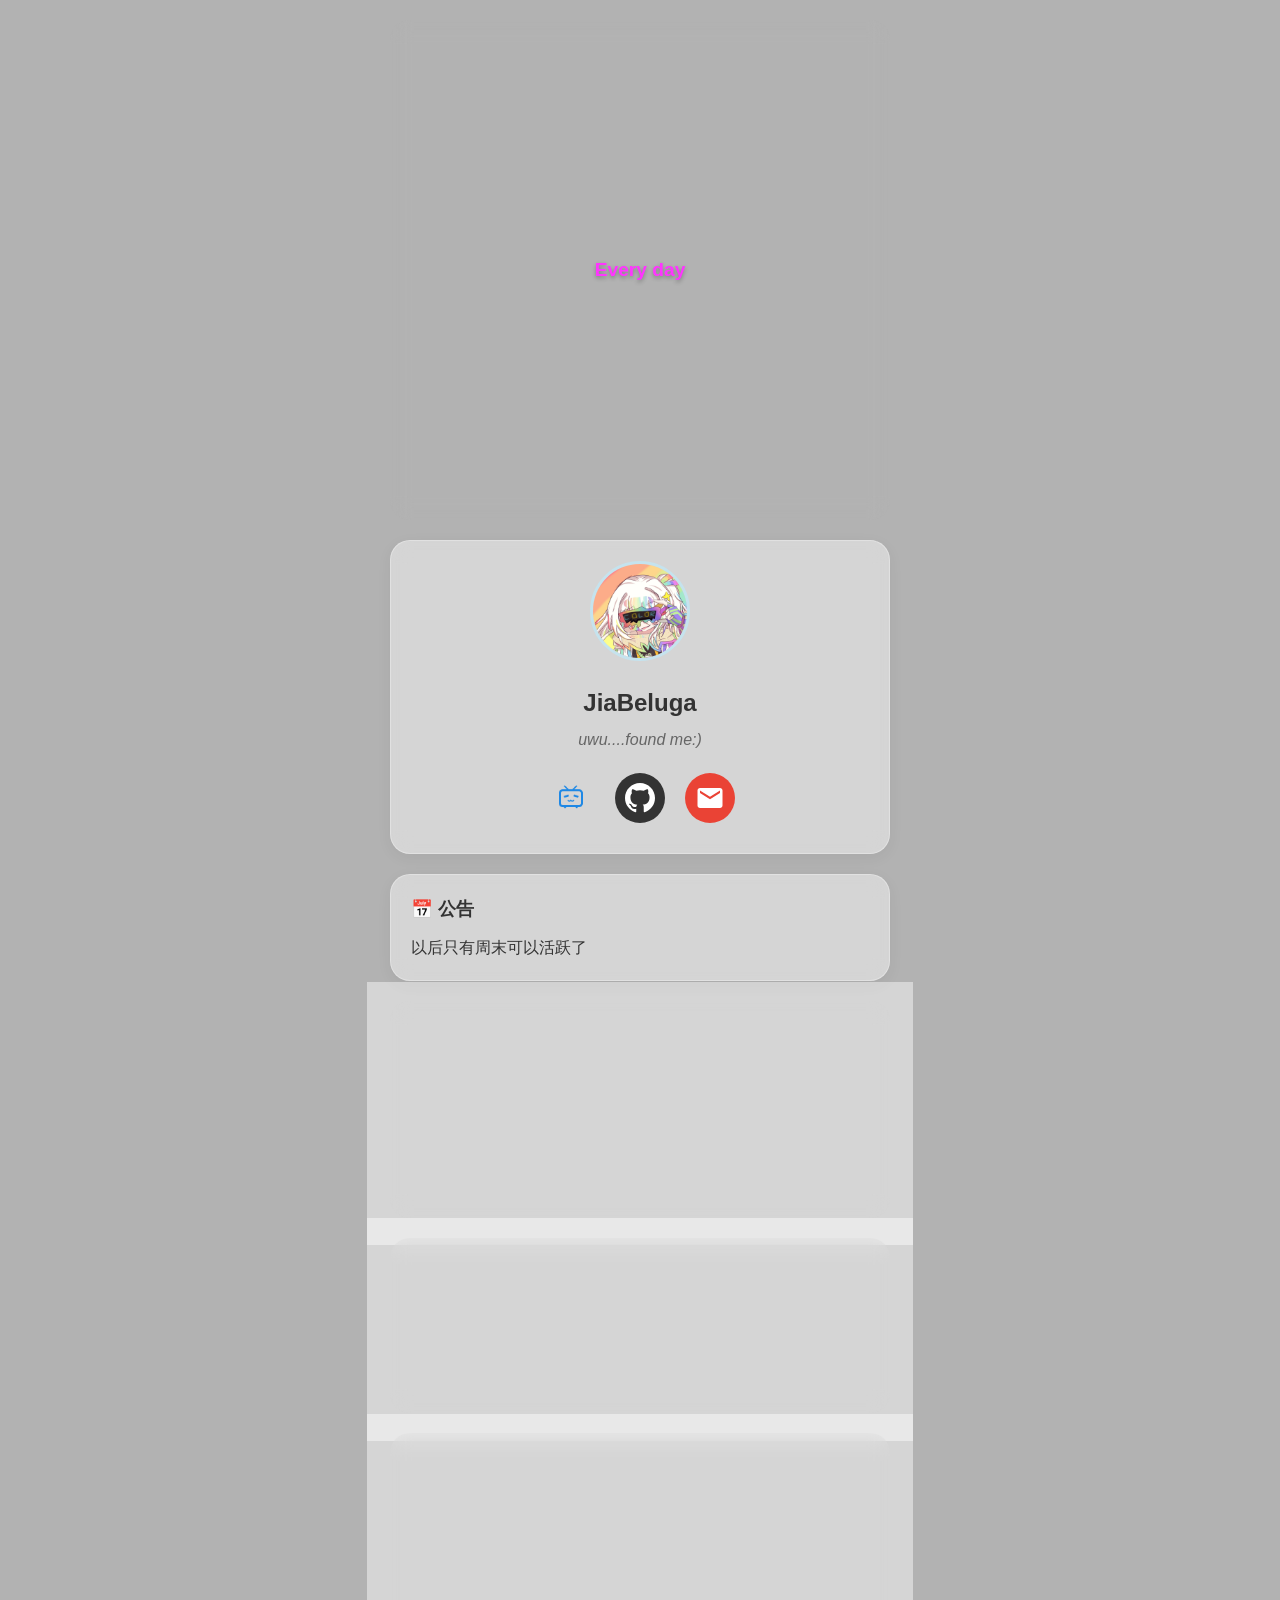
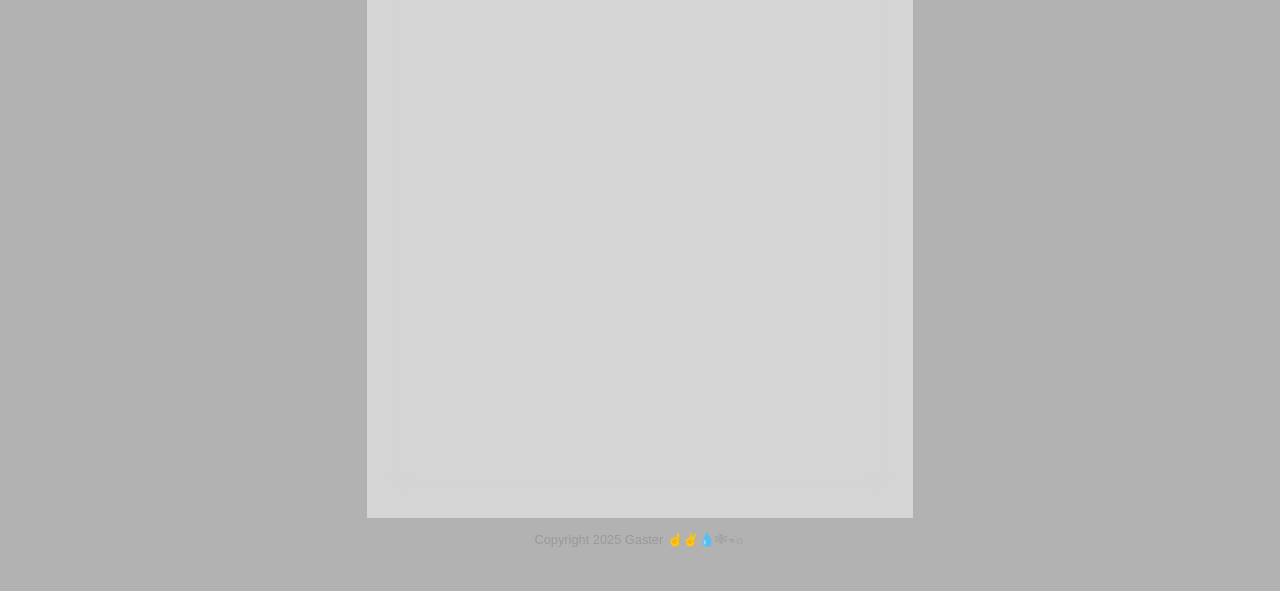
==== commit d2ced04a: "Add files via upload" ====
--- a/index.html
+++ b/index.html
@@ -356,7 +356,7 @@
         <div class="card profile-card">
             <img src="./Assets/head_portrait.jpg" alt="Avatar" class="avatar">
             <div class="name">JiaBeluga</div>
-            <div class="signature">𝑯𝒂𝒕𝒔𝒖𝒏𝒆 𝑴𝒊𝒌𝒖</div>
+            <div class="signature">uwu....found me:)</div>
             <div class="btn-group">
                 <a href="https://b23.tv/vmMJNKW" class="icon-btn bilibili-btn external-link" target="_blank" title="Bilibili" style="background-image: url('./Assets/Bilibili.png'); background-size: 65%; background-color: transparent;"></a>
                 <a href="https://github.com/jiabeluga" class="icon-btn github-btn external-link" target="_blank" title="GitHub">
@@ -384,7 +384,7 @@
             <ul class="social-list">
                 <li>· <a href="https://x.com/Ms_Luo_Mr_huang?s=09" class="external-link" target="_blank">Twitter</a></li>
                 <li>· <a href="https://t.me/AllAUAndInksans" class="external-link" target="_blank">Telegram</a></li>
-                <li>· <span style="color: #b8860b; font-weight: 500;">QQ</span> 2669604540</li>
+                <li>· <a href="https://qm.qq.com/q/ihhaQd7ChO" class="external-link" target="_blank">QQ</a></li>
                 <li>· <span style="color: #b8860b; font-weight: 500;">Roblox</span> usrname: bulega39 or GlitchZapTurbo_YT</li>
             </ul>
         </div>
@@ -408,13 +408,17 @@
 
         <!-- 关于 & 技能 -->
         <div class="card">
-            <h2 class="miku-title handwritten">关于 Beluga</h2>
+            <h2 class="miku-title handwritten">关于 假Beluga</h2>
             <div class="about-text">
                 " 我不好！这里不是Beluga！是目前不想上学的☝✌💧❄☜☼ "
-                " 由于想法非常奇怪猎奇，所以说看到我说了发了任何奇奇怪怪的东西，绝对(不)是我干的( "
-                " 喜欢的事数不清，最喜欢的就是审判![开终结眼] "
-                " 目前可以属于某个组织 "
-                " 骚扰请来QQ/Telegram/发邮件(这对吗) "
+                " 由于对大多游戏失去了欲望所以就开始玩Minecraft了qwq "
+                " 如果你觉得我很棒，欢迎来当我的女朋友！(要可爱的，最好是白发贫乳傲娇双马尾) "
+                " (bushi "
+                " 欢迎骚扰！❤️ "
+                " 咱少说学习上的事好嘛) "
+                
+                " "Jia" means fake in Chinese, from the pinyin of 假 "
+                " 我名字的"Jia"指的是"假"的拼音，并不是女孩姓，对那个YouTuber的Beluga并无任何恶意，这个名字起源于很久之前我也很喜欢Beluga的时候冒充他起的"假Beluga"，所以它的真实意思应该是"Fake Beluga" "
             </div>
             
             <div class="divider">✂️ - - - - - - - - - - - - - - -</div>
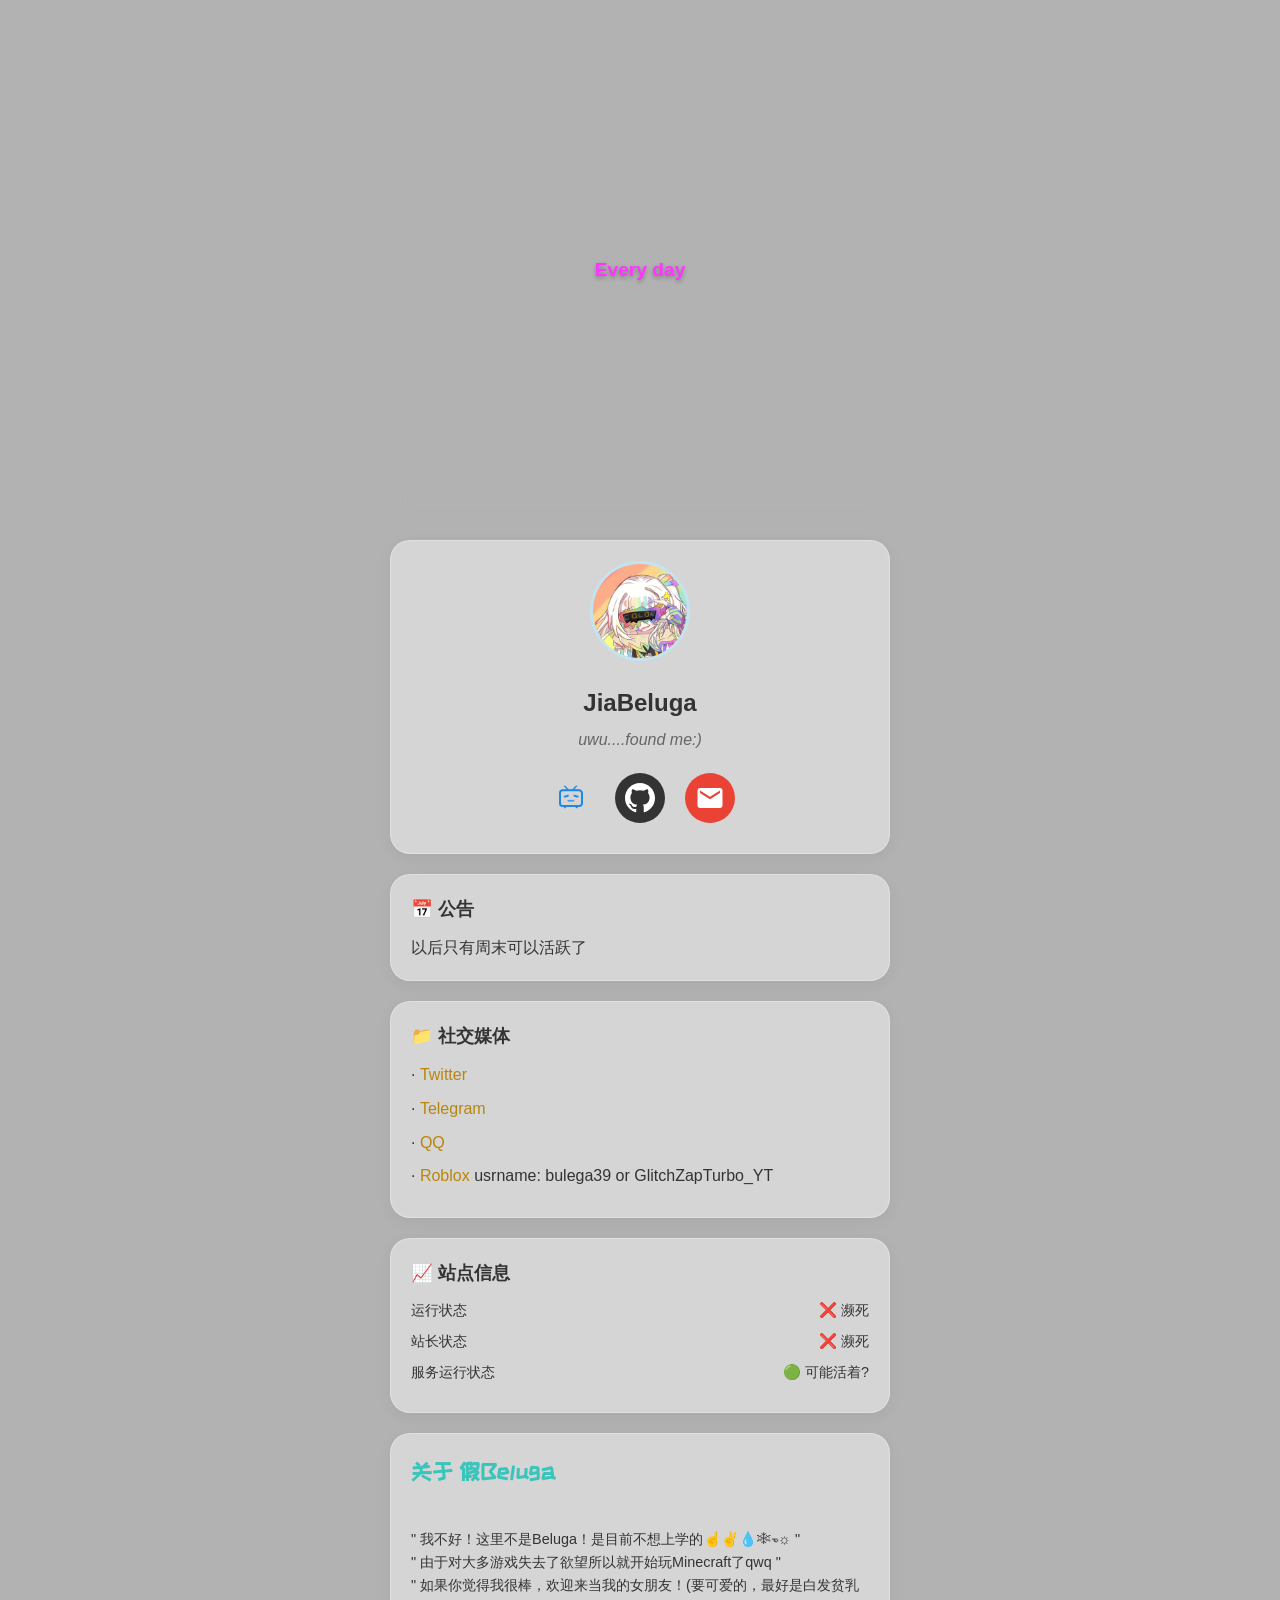
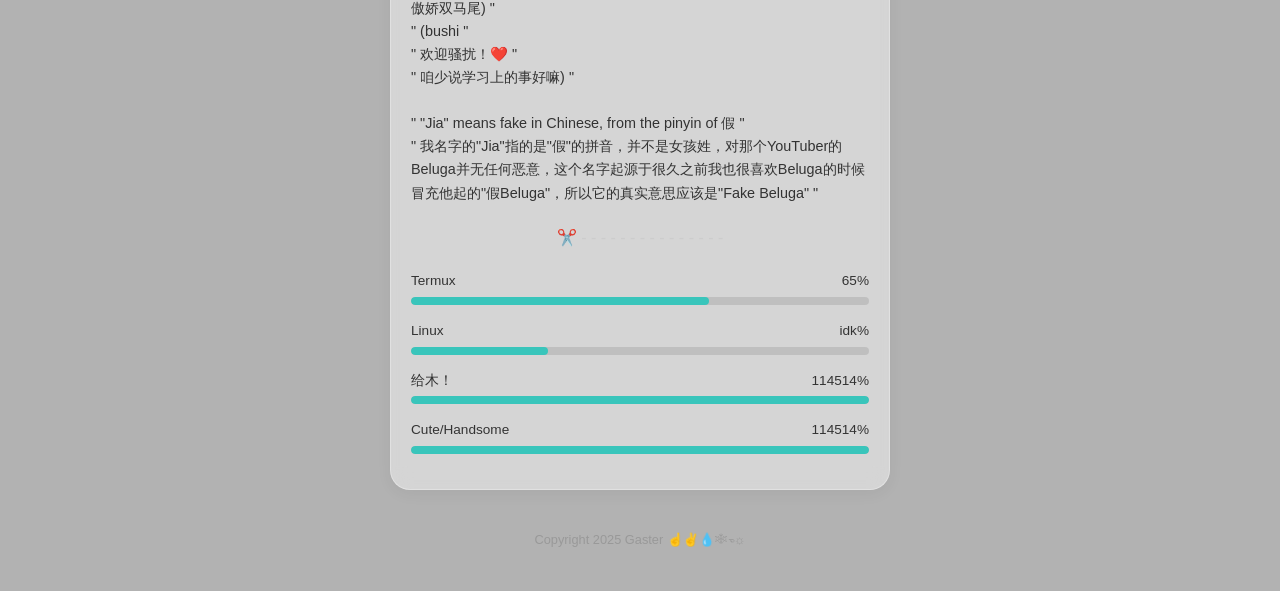
==== commit c98336af: "Update Twitter link in social media section" ====
--- a/index.html
+++ b/index.html
@@ -382,7 +382,7 @@
         <div class="card">
             <div class="section-title">📁 社交媒体</div>
             <ul class="social-list">
-                <li>· <a href="https://x.com/Ms_Luo_Mr_huang?s=09" class="external-link" target="_blank">Twitter</a></li>
+                <li>· <a href="https://x.com/JiaBelugaNya?s=09" class="external-link" target="_blank">Twitter</a></li>
                 <li>· <a href="https://t.me/AllAUAndInksans" class="external-link" target="_blank">Telegram</a></li>
                 <li>· <a href="https://qm.qq.com/q/ihhaQd7ChO" class="external-link" target="_blank">QQ</a></li>
                 <li>· <span style="color: #b8860b; font-weight: 500;">Roblox</span> usrname: bulega39 or GlitchZapTurbo_YT</li>
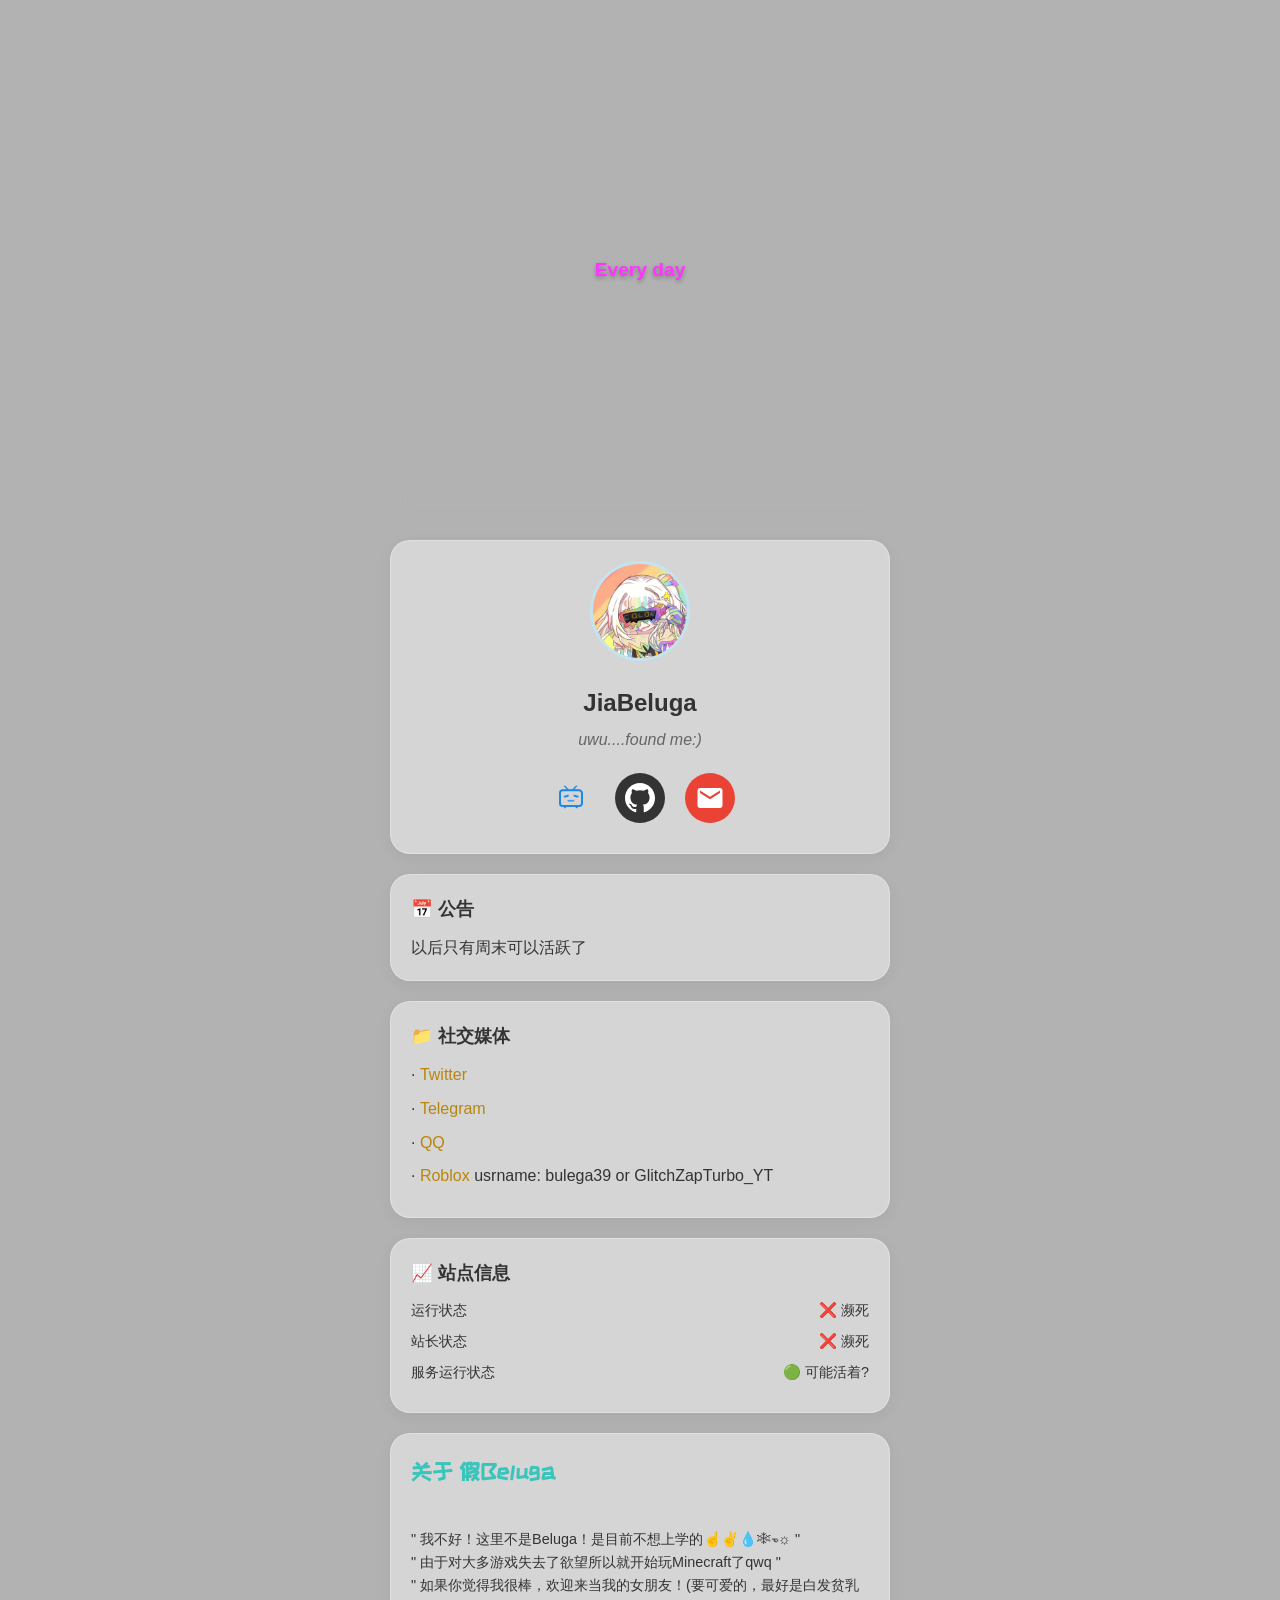
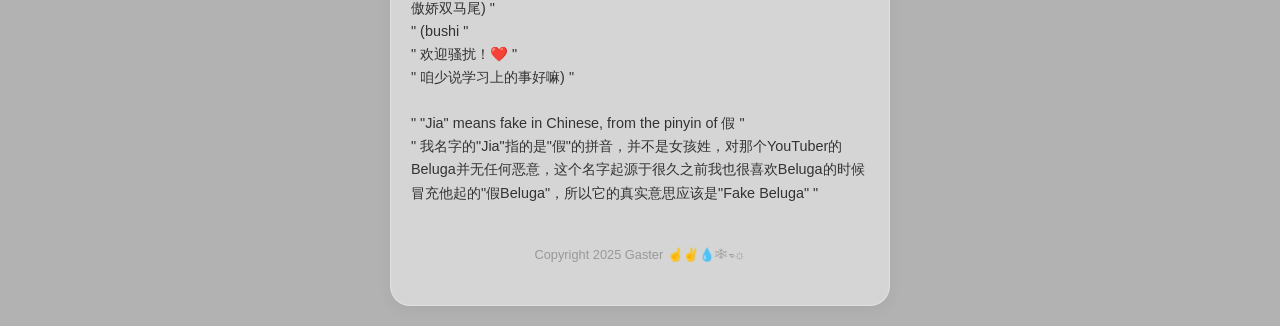
==== commit d316666e: "Update index.html" ====
--- a/index.html
+++ b/index.html
@@ -420,26 +420,6 @@
                 " "Jia" means fake in Chinese, from the pinyin of 假 "
                 " 我名字的"Jia"指的是"假"的拼音，并不是女孩姓，对那个YouTuber的Beluga并无任何恶意，这个名字起源于很久之前我也很喜欢Beluga的时候冒充他起的"假Beluga"，所以它的真实意思应该是"Fake Beluga" "
             </div>
-            
-            <div class="divider">✂️ - - - - - - - - - - - - - - -</div>
-
-            <div class="skill-item">
-                <div class="skill-label"><span>Termux</span><span>65%</span></div>
-                <div class="progress-bar"><div class="progress-fill" style="width: 65%"></div></div>
-            </div>
-            <div class="skill-item">
-                <div class="skill-label"><span>Linux</span><span>idk%</span></div>
-                <div class="progress-bar"><div class="progress-fill" style="width: 30%"></div></div>
-            </div>
-            <div class="skill-item">
-                <div class="skill-label"><span>给木！</span><span>114514%</span></div>
-                <div class="progress-bar"><div class="progress-fill" style="width: 100%"></div></div>
-            </div>
-            <div class="skill-item">
-                <div class="skill-label"><span>Cute/Handsome</span><span>114514%</span></div>
-                <div class="progress-bar"><div class="progress-fill" style="width: 100%"></div></div>
-            </div>
-        </div>
 
         <div class="footer">
             Copyright 2025 Gaster ☝✌💧❄☜☼
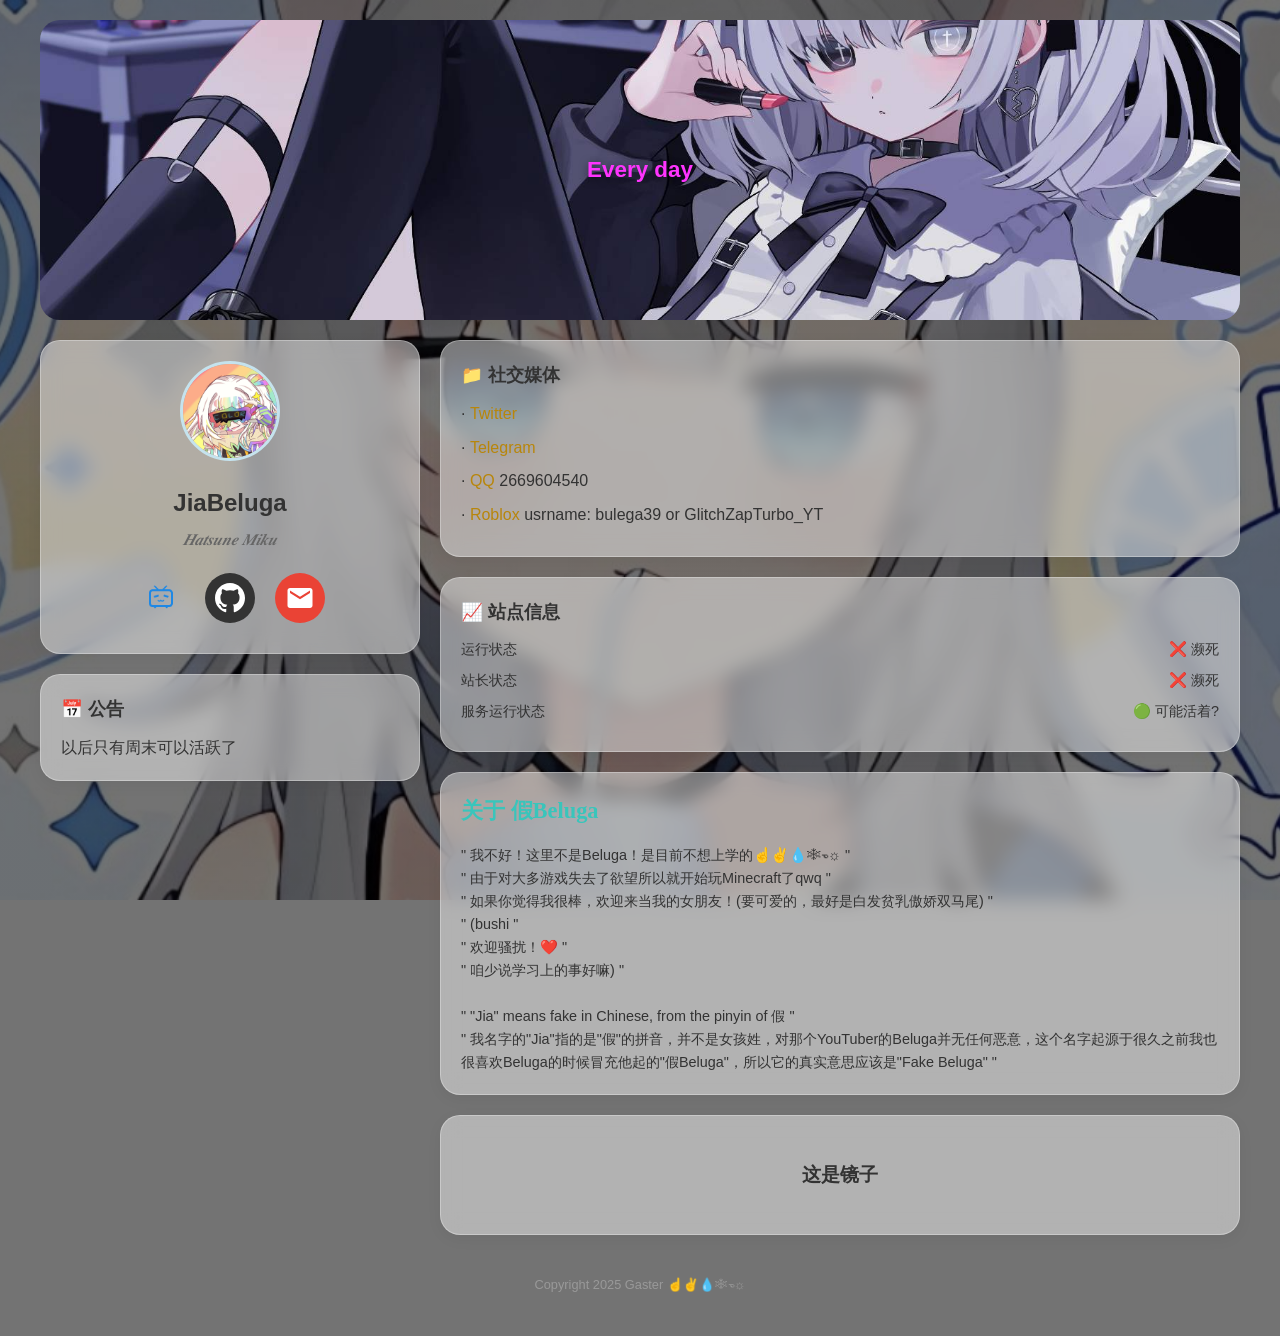
==== commit a149e50a: "Restructure: redirect index.html, mobile Assets/index.html, PC Assets/index_pc.html with mirror east" ====
--- a/index.html
+++ b/index.html
@@ -5,565 +5,20 @@
     <meta name="viewport" content="width=device-width, initial-scale=1.0">
     <title>JiaBeluga's /etc/.profile</title>
     <style>
-        @import url('https://fonts.googleapis.com/css2?family=ZCOOL+KuaiLe&display=swap');
-
-        @font-face {
-            font-family: 'CustomFont';
-            src: url('./Assets/a.ttf') format('truetype');
-        }
-
-        :root {
-            --primary-color: #C5E3EE;
-            --miku-color: #39c5bb;
-            --text-color: #333;
-            --bg-color: #fff;
-            --card-bg: rgba(255, 255, 255, 0.45);
-            --card-shadow: 0 4px 15px rgba(0, 0, 0, 0.05);
-            --card-border: 1px solid rgba(255, 255, 255, 0.3);
-            --radius: 20px;
-        }
-
-        * {
-            margin: 0;
-            padding: 0;
-            box-sizing: border-box;
-        }
-
-        body {
-            font-family: 'CustomFont', -apple-system, BlinkMacSystemFont, 'Segoe UI', Roboto, 'Helvetica Neue', Arial, sans-serif;
-            background: linear-gradient(rgba(0, 0, 0, 0.3), rgba(0, 0, 0, 0.3)), url('./Assets/wallpaper.jpg') center/cover fixed;
-            color: var(--text-color);
-            line-height: 1.6;
-            padding: 20px;
-            display: flex;
-            flex-direction: column;
-            align-items: center;
-            min-height: 100vh;
-        }
-
-        .handwritten {
-            font-family: 'ZCOOL KuaiLe', cursive;
-        }
-
-        .container {
-            width: 100%;
-            max-width: 500px;
-            display: flex;
-            flex-direction: column;
-            gap: 20px;
-        }
-
-        .card {
-            background: var(--card-bg);
-            border-radius: var(--radius);
-            border: var(--card-border);
-            box-shadow: var(--card-shadow);
-            padding: 20px;
-            width: 100%;
-            transition: transform 0.2s;
-            backdrop-filter: blur(10px);
-        }
-
-        /* 顶部视频卡片 - 无外框 */
-        .video-card {
-            padding: 0;
-            overflow: hidden;
-            aspect-ratio: 1 / 1;
-            position: relative;
-            display: flex;
-            align-items: center;
-            justify-content: center;
-            background: none;
-            border: none;
-            box-shadow: none;
-            border-radius: var(--radius);
-        }
-
-        .video-card video {
-            width: 100%;
-            height: 100%;
-            object-fit: cover;
-            border-radius: var(--radius);
-        }
-
-        .typewriter-container {
-            position: absolute;
-            z-index: 2;
-            text-align: center;
-            width: 90%;
-            pointer-events: none;
-        }
-
-        #typewriter {
-            color: #FF34FF;
-            font-weight: bold;
-            font-size: 1.2rem;
-            text-shadow: 0 2px 4px rgba(0,0,0,0.3);
-            min-height: 1.5em;
-        }
-
-        /* 个人信息卡片 */
-        .profile-card {
-            text-align: center;
-        }
-
-        .avatar {
-            width: 100px;
-            height: 100px;
-            border-radius: 50%;
-            margin: 0 auto 15px;
-            border: 3px solid var(--primary-color);
-            object-fit: cover;
-        }
-
-        .name {
-            font-size: 1.5rem;
-            font-weight: bold;
-            margin-bottom: 5px;
-        }
-
-        .signature {
-            font-style: italic;
-            color: #666;
-            margin-bottom: 20px;
-        }
-
-        /* 圆形图标按钮组 */
-        .btn-group {
-            display: flex;
-            justify-content: center;
-            gap: 20px;
-            margin-bottom: 10px;
-        }
-
-        .icon-btn {
-            width: 50px;
-            height: 50px;
-            border-radius: 50%;
-            display: flex;
-            align-items: center;
-            justify-content: center;
-            text-decoration: none;
-            color: white;
-            font-size: 24px;
-            transition: all 0.3s;
-            cursor: pointer;
-            border: none;
-            background-size: contain;
-            background-repeat: no-repeat;
-            background-position: center;
-        }
-
-        .icon-btn:hover {
-            transform: scale(1.1);
-        }
-
-        .bilibili-btn {
-            background-color: #FF6699;
-        }
-
-        .github-btn {
-            background-color: #333;
-        }
-
-        .email-btn {
-            background-color: #EA4335;
-        }
-
-        /* 公告、社交、站点信息 */
-        .section-title {
-            display: flex;
-            align-items: center;
-            gap: 8px;
-            font-weight: bold;
-            margin-bottom: 12px;
-            font-size: 1.1rem;
-        }
-
-        .social-list {
-            list-style: none;
-        }
-
-        .social-list li {
-            margin-bottom: 8px;
-        }
-
-        .social-list a {
-            text-decoration: none;
-            color: #b8860b;
-            font-weight: 500;
-        }
-
-        .status-item {
-            display: flex;
-            justify-content: space-between;
-            margin-bottom: 8px;
-            font-size: 0.9rem;
-        }
-
-        /* 关于 & 技能 */
-        .miku-title {
-            color: var(--miku-color);
-            font-size: 1.4rem;
-            margin-bottom: 15px;
-        }
-
-        .about-text {
-            font-size: 0.9rem;
-            margin-bottom: 20px;
-            white-space: pre-line;
-        }
-
-        .divider {
-            display: flex;
-            align-items: center;
-            justify-content: center;
-            margin: 20px 0;
-            color: #ccc;
-        }
-
-        .skill-item {
-            margin-bottom: 15px;
-        }
-
-        .skill-label {
-            display: flex;
-            justify-content: space-between;
-            margin-bottom: 5px;
-            font-size: 0.85rem;
-        }
-
-        .progress-bar {
-            height: 8px;
-            background: rgba(0, 0, 0, 0.1);
-            border-radius: 4px;
-            overflow: hidden;
-        }
-
-        .progress-fill {
-            height: 100%;
-            background: var(--miku-color);
-            border-radius: 4px;
-        }
-
-        /* 页脚 */
-        .footer {
-            text-align: center;
-            font-size: 0.8rem;
-            color: #999;
-            padding: 20px 0;
-        }
-
-        /* 弹窗样式 */
-        .modal-overlay {
-            position: fixed;
-            top: 0;
-            left: 0;
-            right: 0;
-            bottom: 0;
-            background: rgba(0,0,0,0.5);
-            display: none;
-            align-items: center;
-            justify-content: center;
-            z-index: 1000;
-            backdrop-filter: blur(5px);
-        }
-
-        .modal {
-            background: rgba(255, 255, 255, 0.95);
-            padding: 30px;
-            border-radius: var(--radius);
-            width: 90%;
-            max-width: 400px;
-            text-align: center;
-            transform: scale(0.7);
-            transition: transform 0.3s cubic-bezier(0.34, 1.56, 0.64, 1);
-            backdrop-filter: blur(10px);
-        }
-
-        .modal.active {
-            transform: scale(1);
-        }
-
-        .modal h3 {
-            margin-bottom: 15px;
-        }
-
-        .email-item {
-            background: #f0f7f9;
-            padding: 10px;
-            border-radius: 8px;
-            margin-bottom: 10px;
-            font-family: monospace;
-            word-break: break-all;
-        }
-
-        .modal-btn {
-            margin-top: 20px;
-            width: 100%;
-            padding: 12px;
-            background: var(--primary-color);
-            border: none;
-            border-radius: 10px;
-            cursor: pointer;
-            font-weight: bold;
-        }
-
-        /* 彩屑效果 */
-        .confetti {
-            position: fixed;
-            width: 8px;
-            height: 8px;
-            pointer-events: none;
-            z-index: 9999;
-        }
-
-        @media (max-width: 480px) {
-            .container {
-                gap: 15px;
-            }
-            .card {
-                padding: 15px;
-            }
-            .btn-group {
-                gap: 15px;
-            }
-            .icon-btn {
-                width: 45px;
-                height: 45px;
-                font-size: 20px;
-            }
-        }
+        body { margin: 0; padding: 0; background: #000; }
     </style>
 </head>
 <body>
-
-    <!-- 背景音乐 -->
-    <audio id="bgMusic" loop style="display: none;">
-        <source src="./Assets/test.mp3" type="audio/mpeg">
-    </audio>
-
-    <div class="container">
-        <!-- 顶部视频 -->
-        <div class="card video-card">
-            <video src="./Assets/welcome.mp4" autoplay loop muted playsinline></video>
-            <div class="typewriter-container">
-                <div id="typewriter"></div>
-            </div>
-        </div>
-
-        <!-- 个人资料 -->
-        <div class="card profile-card">
-            <img src="./Assets/head_portrait.jpg" alt="Avatar" class="avatar">
-            <div class="name">JiaBeluga</div>
-            <div class="signature">uwu....found me:)</div>
-            <div class="btn-group">
-                <a href="https://b23.tv/vmMJNKW" class="icon-btn bilibili-btn external-link" target="_blank" title="Bilibili" style="background-image: url('./Assets/Bilibili.png'); background-size: 65%; background-color: transparent;"></a>
-                <a href="https://github.com/jiabeluga" class="icon-btn github-btn external-link" target="_blank" title="GitHub">
-                    <svg viewBox="0 0 24 24" fill="currentColor" style="width: 30px; height: 30px;">
-                        <path d="M12 0c-6.626 0-12 5.373-12 12 0 5.302 3.438 9.8 8.207 11.387.599.111.793-.261.793-.577v-2.234c-3.338.726-4.033-1.416-4.033-1.416-.546-1.387-1.333-1.756-1.333-1.756-1.089-.745.083-.729.083-.729 1.205.084 1.839 1.237 1.839 1.237 1.07 1.834 2.807 1.304 3.492.997.107-.775.418-1.305.762-1.604-2.665-.305-5.467-1.334-5.467-5.931 0-1.311.469-2.381 1.236-3.221-.124-.303-.535-1.524.117-3.176 0 0 1.008-.322 3.301 1.23.957-.266 1.983-.399 3.003-.404 1.02.005 2.047.138 3.006.404 2.291-1.552 3.297-1.23 3.297-1.23.653 1.653.242 2.874.118 3.176.77.84 1.235 1.911 1.235 3.221 0 4.609-2.807 5.624-5.479 5.921.43.372.823 1.102.823 2.222v 3.293c0 .319.192.694.801.576 4.765-1.589 8.199-6.086 8.199-11.386 0-6.627-5.373-12-12-12z"/>
-                    </svg>
-                </a>
-                <button class="icon-btn email-btn" onclick="showEmail()" title="联系邮箱">
-                    <svg viewBox="0 0 24 24" fill="currentColor" style="width: 30px; height: 30px;">
-                        <path d="M20 4H4c-1.1 0-1.99.9-1.99 2L2 18c0 1.1.9 2 2 2h16c1.1 0 2-.9 2-2V6c0-1.1-.9-2-2-2zm0 4l-8 5-8-5V6l8 5 8-5v2z"/>
-                    </svg>
-                </button>
-            </div>
-        </div>
-
-        <!-- 公告 -->
-        <div class="card">
-            <div class="section-title">📅 公告</div>
-            <p>以后只有周末可以活跃了</p>
-        </div>
-
-        <!-- 社交媒体 -->
-        <div class="card">
-            <div class="section-title">📁 社交媒体</div>
-            <ul class="social-list">
-                <li>· <a href="https://x.com/JiaBelugaNya?s=09" class="external-link" target="_blank">Twitter</a></li>
-                <li>· <a href="https://t.me/AllAUAndInksans" class="external-link" target="_blank">Telegram</a></li>
-                <li>· <a href="https://qm.qq.com/q/ihhaQd7ChO" class="external-link" target="_blank">QQ</a></li>
-                <li>· <span style="color: #b8860b; font-weight: 500;">Roblox</span> usrname: bulega39 or GlitchZapTurbo_YT</li>
-            </ul>
-        </div>
-
-        <!-- 站点信息 -->
-        <div class="card">
-            <div class="section-title">📈 站点信息</div>
-            <div class="status-item">
-                <span>运行状态</span>
-                <span>❌ 濒死</span>
-            </div>
-            <div class="status-item">
-                <span>站长状态</span>
-                <span>❌ 濒死</span>
-            </div>
-            <div class="status-item">
-                <span>服务运行状态</span>
-                <span>🟢 可能活着?</span>
-            </div>
-        </div>
-
-        <!-- 关于 & 技能 -->
-        <div class="card">
-            <h2 class="miku-title handwritten">关于 假Beluga</h2>
-            <div class="about-text">
-                " 我不好！这里不是Beluga！是目前不想上学的☝✌💧❄☜☼ "
-                " 由于对大多游戏失去了欲望所以就开始玩Minecraft了qwq "
-                " 如果你觉得我很棒，欢迎来当我的女朋友！(要可爱的，最好是白发贫乳傲娇双马尾) "
-                " (bushi "
-                " 欢迎骚扰！❤️ "
-                " 咱少说学习上的事好嘛) "
-                
-                " "Jia" means fake in Chinese, from the pinyin of 假 "
-                " 我名字的"Jia"指的是"假"的拼音，并不是女孩姓，对那个YouTuber的Beluga并无任何恶意，这个名字起源于很久之前我也很喜欢Beluga的时候冒充他起的"假Beluga"，所以它的真实意思应该是"Fake Beluga" "
-            </div>
-
-        <div class="footer">
-            Copyright 2025 Gaster ☝✌💧❄☜☼
-        </div>
-    </div>
-
-    <!-- 邮箱弹窗 -->
-    <div class="modal-overlay" id="emailModal" onclick="hideEmail()">
-        <div class="modal" onclick="event.stopPropagation()">
-            <h3 class="handwritten">联系我</h3>
-            <div class="email-item">jiabeluga@outlook.com</div>
-            <div class="email-item">belugajia6@gmail.com</div>
-            <button class="modal-btn" onclick="hideEmail()">确认</button>
-        </div>
-    </div>
-
     <script>
-        // 初始化背景音乐
-        const bgMusic = document.getElementById('bgMusic');
-        bgMusic.volume = 0.3; // 30% 音量
-        
-        // 尝试自动播放背景音乐
-        bgMusic.play().catch(() => {
-            // 如果自动播放失败，等待用户交互后再播放
-            document.addEventListener('click', () => {
-                if (bgMusic.paused) {
-                    bgMusic.play();
-                }
-            }, { once: true });
-        });
-
-        // 打字机效果
-        const phrases = ['Every day is a new day', '每一天都是新的一天'];
-        let phraseIndex = 0;
-        let charIndex = 0;
-        let isDeleting = false;
-        const typewriterElement = document.getElementById('typewriter');
-
-        function type() {
-            const currentPhrase = phrases[phraseIndex];
-            if (isDeleting) {
-                typewriterElement.textContent = currentPhrase.substring(0, charIndex - 1);
-                charIndex--;
+        (function() {
+            var w = window.innerWidth;
+            var h = window.innerHeight;
+            if (w > h) {
+                window.location.replace('https://jiabeluga.github.io/Assets/index_pc.html');
             } else {
-                typewriterElement.textContent = currentPhrase.substring(0, charIndex + 1);
-                charIndex++;
+                window.location.replace('https://jiabeluga.github.io/Assets/index.html');
             }
-
-            let typeSpeed = isDeleting ? 50 : 150;
-
-            if (!isDeleting && charIndex === currentPhrase.length) {
-                isDeleting = true;
-                typeSpeed = 2000;
-            } else if (isDeleting && charIndex === 0) {
-                isDeleting = false;
-                phraseIndex = (phraseIndex + 1) % phrases.length;
-                typeSpeed = 500;
-            }
-
-            setTimeout(type, typeSpeed);
-        }
-
-        // 标题切换
-        const originalTitle = 'JiaBeluga\'s /etc/.profile';
-        const leaveTitle = '╭(°A°)╮ 你要去哪里？';
-        const returnTitle = '(ฅ>ω<*ฅ) 诶嘿嘿，你回来啦！';
-        let hasLeft = false;
-
-        document.querySelectorAll('.external-link').forEach(link => {
-            link.addEventListener('click', () => {
-                document.title = leaveTitle;
-                hasLeft = true;
-            });
-        });
-
-        window.addEventListener('focus', () => {
-            if (hasLeft) {
-                document.title = returnTitle;
-                setTimeout(() => {
-                    document.title = originalTitle;
-                    hasLeft = false;
-                }, 3000);
-            }
-        });
-
-        // 弹窗控制
-        function showEmail() {
-            const overlay = document.getElementById('emailModal');
-            const modal = overlay.querySelector('.modal');
-            overlay.style.display = 'flex';
-            setTimeout(() => modal.classList.add('active'), 10);
-        }
-
-        function hideEmail() {
-            const overlay = document.getElementById('emailModal');
-            const modal = overlay.querySelector('.modal');
-            modal.classList.remove('active');
-            setTimeout(() => overlay.style.display = 'none', 300);
-        }
-
-        // 彩屑效果
-        document.addEventListener('click', (e) => {
-            if (e.target.closest('.icon-btn') || e.target.closest('.modal')) return;
-            
-            const colors = ['#FF34FF', '#39c5bb', '#C5E3EE', '#FFD700', '#FF4500'];
-            for (let i = 0; i < 12; i++) {
-                createConfetti(e.clientX, e.clientY, colors[Math.floor(Math.random() * colors.length)]);
-            }
-        });
-
-        function createConfetti(x, y, color) {
-            const confetti = document.createElement('div');
-            confetti.className = 'confetti';
-            confetti.style.backgroundColor = color;
-            confetti.style.left = x + 'px';
-            confetti.style.top = y + 'px';
-            document.body.appendChild(confetti);
-
-            const angle = Math.random() * Math.PI * 2;
-            const velocity = 2 + Math.random() * 5;
-            const vx = Math.cos(angle) * velocity;
-            const vy = Math.sin(angle) * velocity;
-            let posX = x;
-            let posY = y;
-            let opacity = 1;
-
-            function update() {
-                posX += vx;
-                posY += vy;
-                opacity -= 0.02;
-                confetti.style.left = posX + 'px';
-                confetti.style.top = posY + 'px';
-                confetti.style.opacity = opacity;
-
-                if (opacity > 0) {
-                    requestAnimationFrame(update);
-                } else {
-                    confetti.remove();
-                }
-            }
-            requestAnimationFrame(update);
-        }
-
-        window.onload = type;
+        })();
     </script>
 </body>
 </html>
